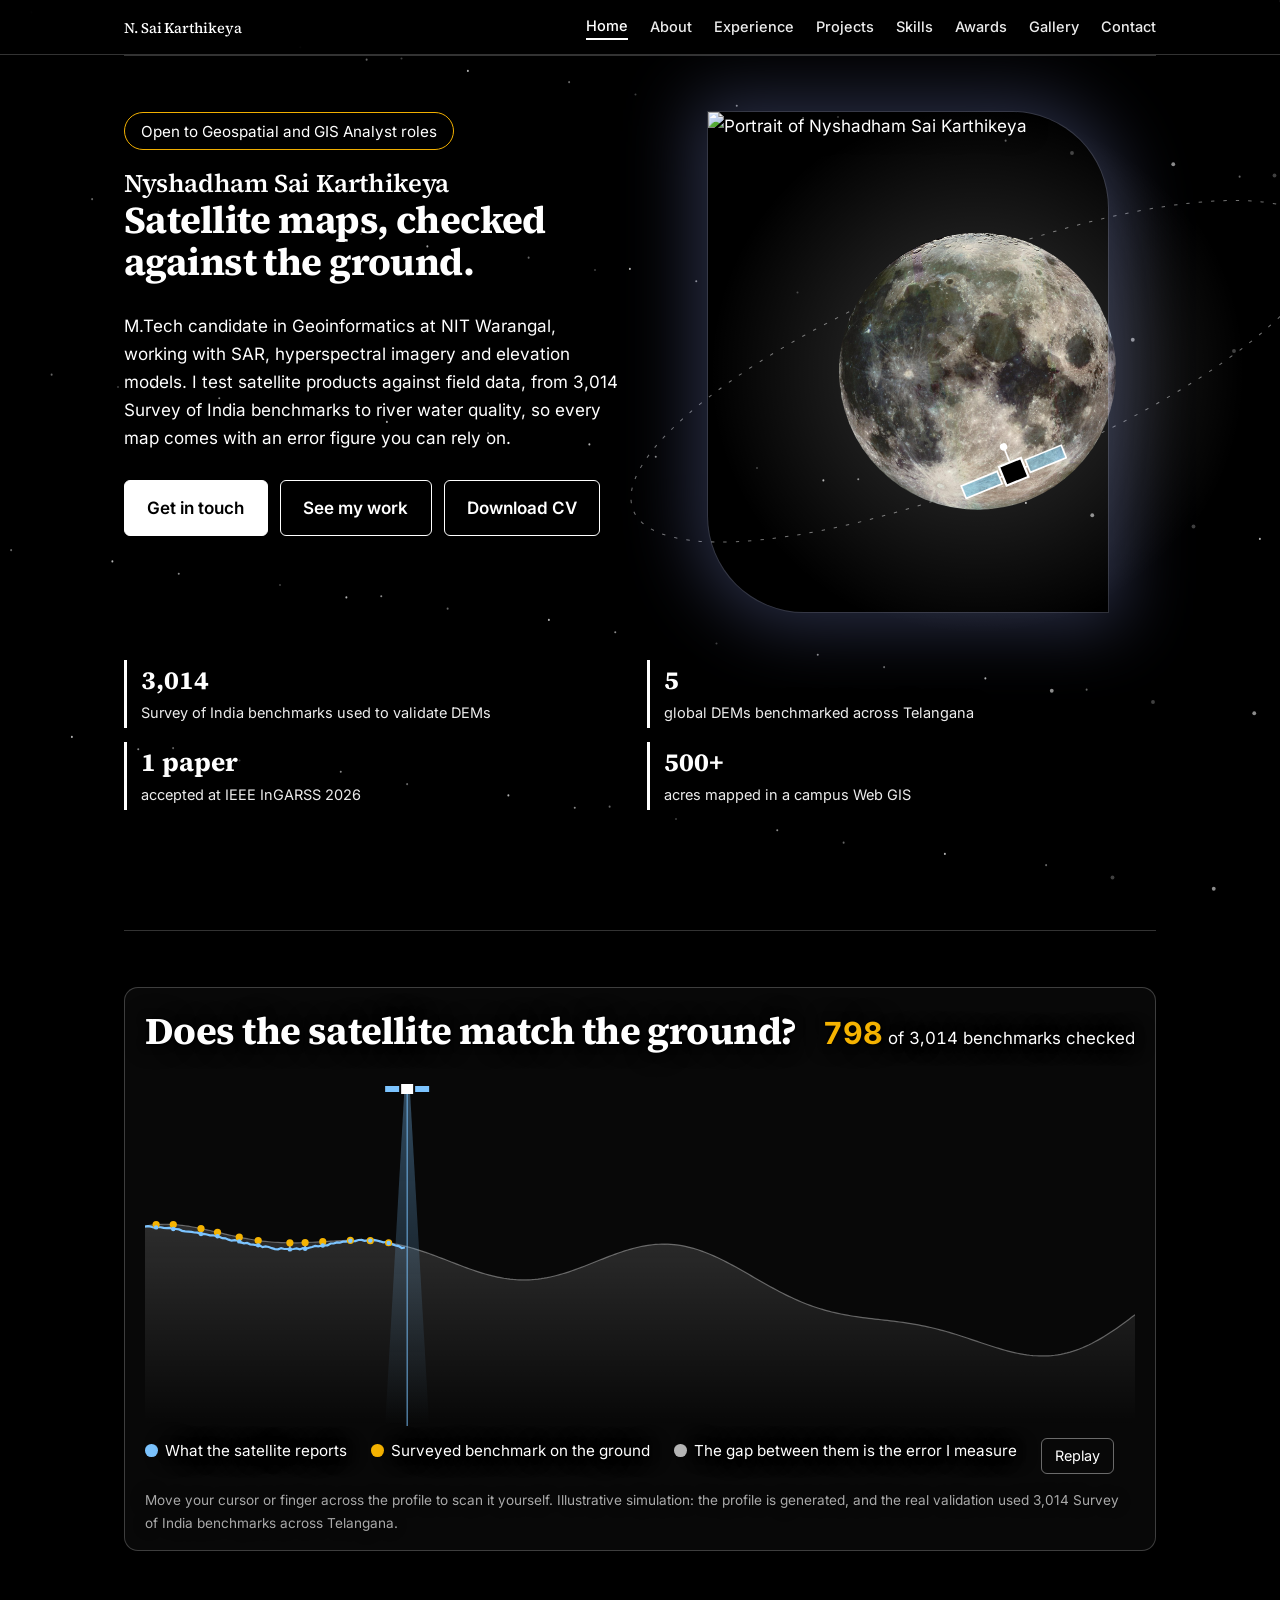
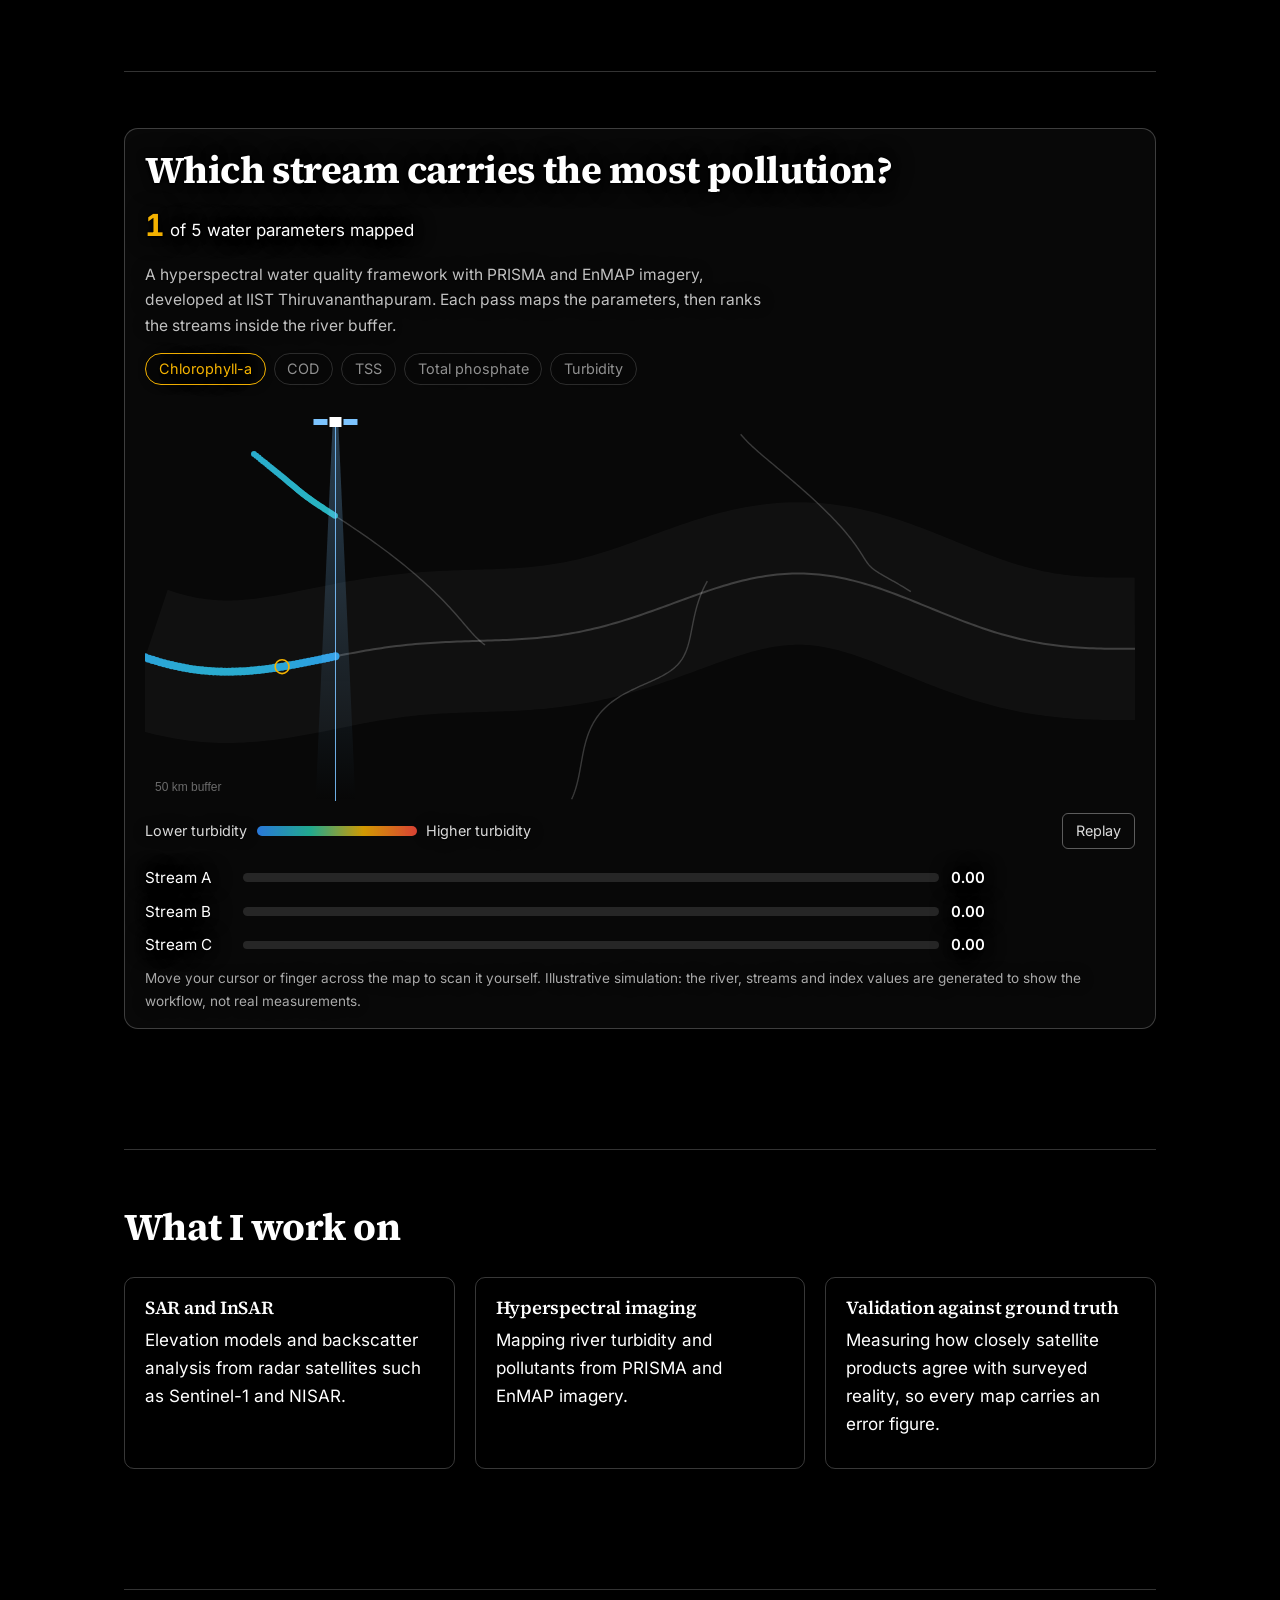
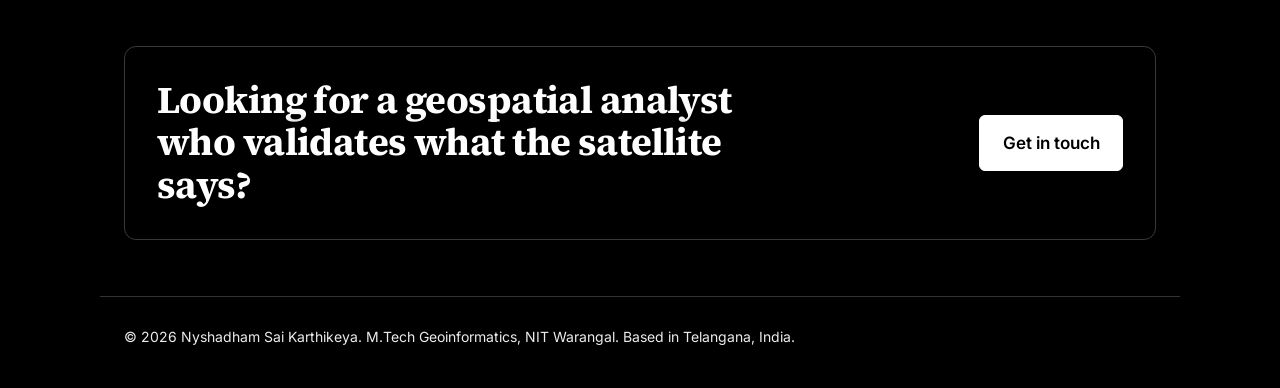
==== index.html @ 74f2595e "Modify CV download link and image source Updated image source and button link for CV download." ====
<!DOCTYPE html>
<html lang="en"><head><meta charset="utf-8"><meta name="viewport" content="width=device-width, initial-scale=1, viewport-fit=cover"><meta name="theme-color" content="#000000"><meta name="description" content="M.Tech Geoinformatics, NIT Warangal. Satellite maps validated against ground truth: SAR, hyperspectral and DEM analysis."><title>Nyshadham Sai Karthikeya | Remote Sensing and Geospatial Analyst</title><link rel="preload" href="inter.woff2" as="font" type="font/woff2" crossorigin><link rel="preload" href="source-serif.woff2" as="font" type="font/woff2" crossorigin><link rel="stylesheet" href="style.css">
<style>
/* Home-only helpers. Colours inherit from your existing black theme. */
.hero-pill{display:inline-block;border:1px solid #f5b301;color:inherit;border-radius:999px;padding:.35rem 1rem;font-size:.95rem;margin:0 0 1.25rem}
.hero-btns{display:flex;flex-wrap:wrap;gap:.75rem;margin-top:1.75rem}
.hero-btn{display:inline-block;padding:.8rem 1.4rem;border-radius:6px;font-weight:600;text-decoration:none;text-shadow:none;border:1px solid #fff;color:#fff}
.hero-btn.primary{background:#fff;color:#000;text-shadow:none}
.hero-photo{display:flex;justify-content:center}
#home .hero-photo img,.hero-photo img{display:block!important;width:100%!important;max-width:400px!important;height:auto!important;aspect-ratio:4/5!important;object-fit:cover!important;object-position:top!important;border-radius:0 96px 0 96px!important;box-shadow:0 0 0 1px rgba(255,255,255,.12),0 0 70px 14px rgba(150,170,255,.28)!important;clip-path:none!important}
.home-sec{margin-top:4rem}
.home-cards{display:grid;grid-template-columns:repeat(auto-fit,minmax(260px,1fr));gap:1.25rem}
.home-card{border:1px solid rgba(255,255,255,.22);border-radius:10px;padding:1.25rem}
.home-card h3{margin:0 0 .5rem;font-size:1.15rem}
.home-card p{margin:0 0 .6rem}
.home-card small{opacity:.7}
.home-list{list-style:none;margin:0;padding:0;border-top:1px solid rgba(255,255,255,.22)}
.home-list li{display:grid;grid-template-columns:200px 1fr;gap:1.25rem;padding:1rem 0;border-bottom:1px solid rgba(255,255,255,.22)}
.home-list .when{opacity:.7}
.home-cta{border:1px solid rgba(255,255,255,.22);border-radius:12px;padding:2rem;display:flex;flex-wrap:wrap;gap:1.25rem;align-items:center;justify-content:space-between}
.home-cta h2{margin:0;max-width:30ch}
.gt-panel{border:1px solid rgba(255,255,255,.22);border-radius:14px;padding:1.25rem 1.25rem 1rem;background:rgba(255,255,255,.03)}
.gt-head{display:flex;flex-wrap:wrap;justify-content:space-between;align-items:baseline;gap:.5rem 1.5rem;margin-bottom:.75rem}
.gt-head h2{margin:0}
.gt-count{font-variant-numeric:tabular-nums;font-size:1.05rem}
.gt-count b{font-size:1.9rem;color:#f5b301}
#gt{display:block;width:100%;touch-action:pan-y;cursor:ew-resize;border-radius:8px}
.gt-legend{display:flex;flex-wrap:wrap;gap:.5rem 1.5rem;margin:.75rem 0 0;padding:0;list-style:none;font-size:.95rem}
.gt-legend i{display:inline-block;width:.8rem;height:.8rem;border-radius:50%;margin-right:.45rem;vertical-align:-1px}
.gt-note{margin:.6rem 0 0;font-size:.85rem;opacity:.65}
.gt-replay{background:none;border:1px solid rgba(255,255,255,.4);color:inherit;border-radius:6px;padding:.3rem .8rem;font:inherit;font-size:.9rem;cursor:pointer}
.gt-replay:hover{background:rgba(255,255,255,.1)}
.gt-replay:focus-visible{outline:2px solid #f5b301;outline-offset:3px}
.wq-sub{margin:.2rem 0 0;opacity:.75;font-size:.97rem;max-width:62ch}
.wq-chips{display:flex;flex-wrap:wrap;gap:.5rem;list-style:none;margin:.9rem 0;padding:0}
.wq-chips li{border:1px solid rgba(255,255,255,.28);border-radius:999px;padding:.2rem .8rem;font-size:.9rem;opacity:.55;transition:all .25s}
.wq-chips li.on{opacity:1;border-color:#f5b301;color:#f5b301}
#wq{display:block;width:100%;touch-action:pan-y;cursor:ew-resize;border-radius:8px}
.wq-ramp{display:flex;align-items:center;gap:.6rem;margin:.75rem 0 0;font-size:.9rem;opacity:.85}
.wq-ramp i{flex:0 0 160px;height:.6rem;border-radius:99px;background:linear-gradient(90deg,#2f8cff,#26c6a6,#f5b301,#ff4d3d)}
.wq-rank{margin:1rem 0 0;display:grid;gap:.55rem}
.wq-row{display:grid;grid-template-columns:86px 1fr 52px 120px;gap:.75rem;align-items:center;font-size:.95rem}
.wq-bar{height:.55rem;background:rgba(255,255,255,.12);border-radius:99px;overflow:hidden}
.wq-bar i{display:block;height:100%;width:0;border-radius:99px;background:#7cc4ff}
.wq-row.hot .wq-bar i{background:#ff4d3d}
.wq-row b{font-variant-numeric:tabular-nums;font-weight:600}
.wq-flag{color:#ff6a5c;font-size:.85rem;opacity:0;transition:opacity .3s}
.wq-row.hot.done .wq-flag{opacity:1}
@media(max-width:600px){.wq-row{grid-template-columns:70px 1fr 44px;}.wq-flag{grid-column:1/-1}}
@media(max-width:700px){.home-list li{grid-template-columns:1fr;gap:.1rem}}
</style>
</head>
<body>
<svg id="scene" aria-hidden="true" preserveAspectRatio="xMidYMid slice" viewBox="0 0 1200 800"></svg>
<header><nav aria-label="Main"><b><a href="index.html" style="text-decoration:none">N. Sai Karthikeya</a></b><a href="index.html" aria-current="page">Home</a><a href="about.html">About</a><a href="experience.html">Experience</a><a href="projects.html">Projects</a><a href="skills.html">Skills</a><a href="awards.html">Awards</a><a href="gallery.html">Gallery</a><a href="contact.html">Contact</a></nav></header>
<main>

<section id="home">
<div class="two">
<div>
<span class="hero-pill">Open to Geospatial and GIS Analyst roles</span>
<h1>Nyshadham Sai Karthikeya</h1>
<h2 style="margin-top:0">Satellite maps, checked against the ground.</h2>
<p>M.Tech candidate in Geoinformatics at NIT Warangal, working with SAR, hyperspectral imagery and elevation models. I test satellite products against field data, from 3,014 Survey of India benchmarks to river water quality, so every map comes with an error figure you can rely on.</p>
<div class="hero-btns">
<a class="hero-btn primary" href="contact.html">Get in touch</a>
<a class="hero-btn" href="projects.html">See my work</a>
<a class="hero-btn" href="cv.pdf">Download CV</a>
</div>
</div>
<div class="hero-photo">
<img src="photo.jpg" alt="Portrait of Nyshadham Sai Karthikeya" width="400" height="500">
</div>
</div>
<div class="facts" style="margin-top:3rem">
<div><b>3,014</b><span>Survey of India benchmarks used to validate DEMs</span></div>
<div><b>5</b><span>global DEMs benchmarked across Telangana</span></div>
<div><b>1 paper</b><span>accepted at IEEE InGARSS 2026</span></div>
<div><b>500+</b><span>acres mapped in a campus Web GIS</span></div>
</div>
</section>

<section id="scanner" class="home-sec" aria-labelledby="gt-title">
<div class="gt-panel">
<div class="gt-head">
<h2 id="gt-title">Does the satellite match the ground?</h2>
<span class="gt-count"><b id="gt-n">0</b> of 3,014 benchmarks checked</span>
</div>
<canvas id="gt" role="img" aria-label="Animated profile: a satellite scans terrain while survey benchmarks compare its elevation with the ground"></canvas>
<ul class="gt-legend">
<li><i style="background:#7cc4ff"></i>What the satellite reports</li>
<li><i style="background:#f5b301"></i>Surveyed benchmark on the ground</li>
<li><i style="background:#fff;opacity:.7"></i>The gap between them is the error I measure</li>
<li><button type="button" class="gt-replay" id="gt-replay">Replay</button></li>
</ul>
<p class="gt-note">Move your cursor or finger across the profile to scan it yourself. Illustrative simulation: the profile is generated, and the real validation used 3,014 Survey of India benchmarks across Telangana.</p>
</div>
</section>

<section id="waterscan" class="home-sec" aria-labelledby="wq-title">
<div class="gt-panel">
<div class="gt-head">
<h2 id="wq-title">Which stream carries the most pollution?</h2>
<span class="gt-count"><b id="wq-n">0</b> of 5 water parameters mapped</span>
</div>
<p class="wq-sub">A hyperspectral water quality framework with PRISMA and EnMAP imagery, developed at IIST Thiruvananthapuram. Each pass maps the parameters, then ranks the streams inside the river buffer.</p>
<ul class="wq-chips" id="wq-chips" aria-label="Water parameters">
<li>Chlorophyll-a</li><li>COD</li><li>TSS</li><li>Total phosphate</li><li>Turbidity</li>
</ul>
<canvas id="wq" role="img" aria-label="Animated river map: a hyperspectral scan colours water pixels by turbidity along a river and three tributary streams, then ranks the streams by a pollution index"></canvas>
<div class="wq-ramp"><span>Lower turbidity</span><i></i><span>Higher turbidity</span><button type="button" class="gt-replay" id="wq-replay" style="margin-left:auto">Replay</button></div>
<div class="wq-rank" id="wq-rank" aria-label="Stream ranking by weighted pollution index">
<div class="wq-row"><span>Stream A</span><div class="wq-bar"><i></i></div><b>0.00</b><span class="wq-flag">Most affected</span></div>
<div class="wq-row hot"><span>Stream B</span><div class="wq-bar"><i></i></div><b>0.00</b><span class="wq-flag">Most affected</span></div>
<div class="wq-row"><span>Stream C</span><div class="wq-bar"><i></i></div><b>0.00</b><span class="wq-flag">Most affected</span></div>
</div>
<p class="gt-note">Move your cursor or finger across the map to scan it yourself. Illustrative simulation: the river, streams and index values are generated to show the workflow, not real measurements.</p>
</div>
</section>

<section id="focus" class="home-sec">
<h2>What I work on</h2>
<div class="home-cards">
<article class="home-card"><h3>SAR and InSAR</h3><p>Elevation models and backscatter analysis from radar satellites such as Sentinel-1 and NISAR.</p></article>
<article class="home-card"><h3>Hyperspectral imaging</h3><p>Mapping river turbidity and pollutants from PRISMA and EnMAP imagery.</p></article>
<article class="home-card"><h3>Validation against ground truth</h3><p>Measuring how closely satellite products agree with surveyed reality, so every map carries an error figure.</p></article>
</div>
</section>

<section id="cta" class="home-sec">
<div class="home-cta">
<h2>Looking for a geospatial analyst who validates what the satellite says?</h2>
<a class="hero-btn primary" href="contact.html">Get in touch</a>
</div>
</section>

</main>
<footer>© 2026 Nyshadham Sai Karthikeya. M.Tech Geoinformatics, NIT Warangal. Based in Telangana, India.</footer>
<script>
(function(){
var cv=document.getElementById('gt'); if(!cv) return;
var ctx=cv.getContext('2d'), nEl=document.getElementById('gt-n');
var reduce=window.matchMedia('(prefers-reduced-motion: reduce)').matches;
var W=0,H=0,dpr=1;
function rng(a){return function(){a|=0;a=a+0x6D2B79F5|0;var t=Math.imul(a^a>>>15,1|a);t=t+Math.imul(t^t>>>7,61|t)^t;return((t^t>>>14)>>>0)/4294967296}}
var r=rng(11);
function terrain(t){return .5+.2*Math.sin(t*5.1+.4)+.12*Math.sin(t*11.3+1.2)+.06*Math.sin(t*23+2)}
var N=320,S=[],i,ph=[r()*6,r()*6,r()*6];
for(i=0;i<=N;i++){var t=i/N;S.push(terrain(t)+.022*Math.sin(t*9+ph[0])+.014*Math.sin(t*21+ph[1])+.008*Math.sin(t*47+ph[2])+(r()-.5)*.008)}
var B=[];for(i=0;i<46;i++){var tb=(i+.5+(r()-.5)*.6)/46;B.push(tb)}
function sat(t){var f=t*N,a=Math.floor(f),b=Math.min(N,a+1);return S[a]+(S[b]-S[a])*(f-a)}
function size(){dpr=window.devicePixelRatio||1;W=cv.clientWidth;H=Math.max(220,Math.round(W*.36));cv.style.height=H+'px';cv.width=W*dpr;cv.height=H*dpr;ctx.setTransform(dpr,0,0,dpr,0,0)}
function y(v){return H*.9-v*H*.62}
var p=reduce?1:0,manual=false,hold=0,last=0;
function draw(){
ctx.clearRect(0,0,W,H);
var x=p*W,i,g=ctx.createLinearGradient(0,y(.8),0,H);
g.addColorStop(0,'rgba(255,255,255,.16)');g.addColorStop(1,'rgba(255,255,255,0)');
ctx.beginPath();ctx.moveTo(0,H);
for(i=0;i<=N;i++)ctx.lineTo(i/N*W,y(terrain(i/N)));
ctx.lineTo(W,H);ctx.closePath();ctx.fillStyle=g;ctx.fill();
ctx.beginPath();for(i=0;i<=N;i++){var X=i/N*W;i?ctx.lineTo(X,y(terrain(i/N))):ctx.moveTo(X,y(terrain(0)))}
ctx.strokeStyle='rgba(255,255,255,.35)';ctx.lineWidth=1.2;ctx.stroke();
ctx.beginPath();for(i=0;i<=N&&i/N<=p;i++){var X2=i/N*W;i?ctx.lineTo(X2,y(S[i])):ctx.moveTo(X2,y(S[0]))}
ctx.strokeStyle='#7cc4ff';ctx.lineWidth=2.2;ctx.stroke();
for(i=0;i<B.length;i++){if(B[i]>p)continue;var bx=B[i]*W,gy=y(terrain(B[i])),sy=y(sat(B[i]));
ctx.strokeStyle='rgba(255,255,255,.7)';ctx.lineWidth=1.5;ctx.beginPath();ctx.moveTo(bx,gy);ctx.lineTo(bx,sy);ctx.stroke();
ctx.fillStyle='#f5b301';ctx.beginPath();ctx.arc(bx,gy,3.6,0,6.283);ctx.fill();
ctx.fillStyle='#7cc4ff';ctx.beginPath();ctx.arc(bx,sy,2.2,0,6.283);ctx.fill()}
var sy0=18;
var beam=ctx.createLinearGradient(0,sy0,0,H);beam.addColorStop(0,'rgba(124,196,255,.35)');beam.addColorStop(1,'rgba(124,196,255,0)');
ctx.fillStyle=beam;ctx.beginPath();ctx.moveTo(x-3,sy0+6);ctx.lineTo(x+3,sy0+6);ctx.lineTo(x+22,H);ctx.lineTo(x-22,H);ctx.closePath();ctx.fill();
ctx.strokeStyle='rgba(124,196,255,.9)';ctx.lineWidth=1;ctx.beginPath();ctx.moveTo(x,sy0+6);ctx.lineTo(x,H);ctx.stroke();
ctx.fillStyle='#fff';ctx.fillRect(x-6,sy0-4,12,10);
ctx.fillStyle='#7cc4ff';ctx.fillRect(x-22,sy0-2,14,6);ctx.fillRect(x+8,sy0-2,14,6);
nEl.textContent=Math.round(p*3014).toLocaleString('en-US')}
function tick(ts){
var dt=last?ts-last:0;last=ts;
if(!manual&&!reduce){if(p<1){p=Math.min(1,p+dt/9000)}else{hold+=dt;if(hold>3500){p=0;hold=0}}}
draw();requestAnimationFrame(tick)}
function setFrom(e){var b=cv.getBoundingClientRect();p=Math.max(0,Math.min(1,(e.clientX-b.left)/b.width))}
cv.addEventListener('pointermove',function(e){manual=true;setFrom(e)});
cv.addEventListener('pointerdown',function(e){manual=true;setFrom(e)});
cv.addEventListener('pointerleave',function(){manual=false;hold=0});
document.getElementById('gt-replay').addEventListener('click',function(){p=0;hold=0;manual=false;if(reduce)p=1});
window.addEventListener('resize',size);
size();if(reduce){draw()}else{requestAnimationFrame(tick)}
})();
</script>
<script>
(function(){
var cv=document.getElementById('wq'); if(!cv) return;
var ctx=cv.getContext('2d'),nEl=document.getElementById('wq-n');
var chips=document.querySelectorAll('#wq-chips li'),rows=document.querySelectorAll('#wq-rank .wq-row');
var reduce=window.matchMedia('(prefers-reduced-motion: reduce)').matches;
var W=0,H=0,dpr=1;
function ramp(v){var st=[[0,47,140,255],[.35,38,198,166],[.65,245,179,1],[1,255,77,61]],i;v=Math.max(0,Math.min(1,v));
for(i=1;i<st.length;i++){if(v<=st[i][0]){var a=st[i-1],b=st[i],f=(v-a[0])/(b[0]-a[0]);return'rgb('+Math.round(a[1]+(b[1]-a[1])*f)+','+Math.round(a[2]+(b[2]-a[2])*f)+','+Math.round(a[3]+(b[3]-a[3])*f)+')'}}return'rgb(255,77,61)'}
function my(x){return .56+.1*Math.sin(x*6.5+.5)+.035*Math.sin(x*15+1)}
var streams=[],i,u;
var main=[];for(i=0;i<=260;i++){var x=i/260,v;
if(x<.35)v=.14+.05*Math.sin(x*20);else if(x<.58)v=.2+.12*((x-.35)/.23);else if(x<.78)v=.5+.12*Math.sin((x-.58)*9);else v=.5-.05*((x-.78)/.22);
main.push({x:x,y:my(x),v:v})}
function trib(x0,y0,xj,k,vf){var a=[];for(var j=0;j<=130;j++){var u=j/130;a.push({x:x0+(xj-x0)*u+.012*Math.sin(u*9+k),y:y0+(my(xj)-y0)*u+.028*Math.sin(u*8+k),v:vf(u),u:u})}return a}
var tA=trib(.1,.1,.35,1,function(u){return .2+.12*u});
var tB=trib(.42,.97,.58,2,function(u){return .25+.6*Math.pow(u,1.5)});
var tC=trib(.6,.07,.78,3,function(u){return .22+.25*u});
var trs=[{p:tA,xj:.35,val:.32},{p:tB,xj:.58,val:.85},{p:tC,xj:.78,val:.47}];
var all=[main,tA,tB,tC];
var stations=[[main,.14],[main,.45],[main,.7],[main,.92],[tA,.9],[tB,.45],[tB,.95],[tC,.75]];
function X(p){return p.x*W}function Y(p){return p.y*H}
function size(){dpr=window.devicePixelRatio||1;W=cv.clientWidth;H=Math.max(240,Math.round(W*.4));cv.style.height=H+'px';cv.width=W*dpr;cv.height=H*dpr;ctx.setTransform(dpr,0,0,dpr,0,0)}
var p=reduce?1:0,manual=false,hold=0,last=0;
function line(arr,w,c){ctx.beginPath();for(var i=0;i<arr.length;i++){i?ctx.lineTo(X(arr[i]),Y(arr[i])):ctx.moveTo(X(arr[i]),Y(arr[i]))}ctx.strokeStyle=c;ctx.lineWidth=w;ctx.lineJoin='round';ctx.stroke()}
function clamp(v){return Math.max(0,Math.min(1,v))}
function draw(){
ctx.clearRect(0,0,W,H);
line(main,H*.36,'rgba(255,255,255,.035)');
ctx.fillStyle='rgba(255,255,255,.4)';ctx.font='12px sans-serif';ctx.fillText('50 km buffer',10,H-10);
all.forEach(function(a,k){line(a,k?1.4:2,'rgba(255,255,255,.2)')});
var rad=Math.max(1.8,W/330),sx=p*W;
all.forEach(function(a,k){var rr=k?rad:rad*1.35;for(var i=0;i<a.length;i++){if(a[i].x>p)continue;ctx.fillStyle=ramp(a[i].v);ctx.beginPath();ctx.arc(X(a[i]),Y(a[i]),rr,0,6.283);ctx.fill()}});
stations.forEach(function(s){var pt=s[0][Math.round(s[1]*(s[0].length-1))];if(pt.x>p)return;ctx.strokeStyle='#f5b301';ctx.lineWidth=1.6;ctx.beginPath();ctx.arc(X(pt),Y(pt),rad*2.3,0,6.283);ctx.stroke()});
var sy0=16,beam=ctx.createLinearGradient(0,sy0,0,H);beam.addColorStop(0,'rgba(124,196,255,.3)');beam.addColorStop(1,'rgba(124,196,255,0)');
ctx.fillStyle=beam;ctx.beginPath();ctx.moveTo(sx-3,sy0+6);ctx.lineTo(sx+3,sy0+6);ctx.lineTo(sx+20,H);ctx.lineTo(sx-20,H);ctx.closePath();ctx.fill();
ctx.strokeStyle='rgba(124,196,255,.9)';ctx.lineWidth=1;ctx.beginPath();ctx.moveTo(sx,sy0+6);ctx.lineTo(sx,H);ctx.stroke();
ctx.fillStyle='#fff';ctx.fillRect(sx-6,sy0-4,12,10);ctx.fillStyle='#7cc4ff';ctx.fillRect(sx-22,sy0-2,14,6);ctx.fillRect(sx+8,sy0-2,14,6);
var th=[.15,.35,.55,.75,.95],n=0;
chips.forEach(function(c,i){var on=p>=th[i];if(on)n++;c.classList.toggle('on',on)});nEl.textContent=n;
rows.forEach(function(r,i){var t=trs[i],f=clamp((p-(t.xj-.1))/.3),v=t.val*f;
r.querySelector('.wq-bar i').style.width=(v*100)+'%';r.querySelector('b').textContent=v.toFixed(2);r.classList.toggle('done',f>=.99)})}
function tick(ts){var dt=last?ts-last:0;last=ts;
if(!manual&&!reduce){if(p<1)p=Math.min(1,p+dt/11000);else{hold+=dt;if(hold>4500){p=0;hold=0}}}
draw();requestAnimationFrame(tick)}
function setFrom(e){var b=cv.getBoundingClientRect();p=clamp((e.clientX-b.left)/b.width)}
cv.addEventListener('pointermove',function(e){manual=true;setFrom(e)});
cv.addEventListener('pointerdown',function(e){manual=true;setFrom(e)});
cv.addEventListener('pointerleave',function(){manual=false;hold=0});
document.getElementById('wq-replay').addEventListener('click',function(){p=reduce?1:0;hold=0;manual=false});
window.addEventListener('resize',size);
size();if(reduce){draw()}else{requestAnimationFrame(tick)}
})();
</script>
<script src="scene.js"></script>
</body></html>
---- style.css ----
@font-face{font-family:"Inter";src:url(inter.woff2) format("woff2");font-weight:100 900;font-style:normal;font-display:swap}
@font-face{font-family:"Source Serif 4";src:url(source-serif.woff2) format("woff2");font-weight:200 900;font-style:normal;font-display:swap}
:root{--bg:#000;--surface:rgba(8,8,10,.82);--ink:#fff;--muted:#ececec;--line:#333;--accent:#fff;--accent-ink:#000;--warm:#ffb938;--serif:"Source Serif 4",Georgia,"Times New Roman",serif;--sans:"Inter",system-ui,-apple-system,"Segoe UI",Roboto,"Helvetica Neue",Arial,sans-serif;
box-sizing:border-box;padding-top:env(safe-area-inset-top,0px);padding-bottom:env(safe-area-inset-bottom,0px);color-scheme:dark}
#scene{position:fixed;inset:0;width:100%;height:100%;z-index:-1;pointer-events:none}
html{scroll-behavior:smooth;scroll-padding-top:calc(72px + env(safe-area-inset-top,0px))}
*,*::before,*::after{box-sizing:border-box}
body{margin:0;background:var(--bg);color:var(--ink);font:400 17px/1.65 var(--sans);-webkit-font-smoothing:antialiased;text-rendering:optimizeLegibility}
h1,h2,h3{font-family:var(--serif);font-weight:600;line-height:1.12;margin:0;letter-spacing:-.015em}
a{color:var(--accent)}
:focus-visible{outline:3px solid var(--warm);outline-offset:3px}
body::before{content:"";position:fixed;inset:0 0 auto;height:env(safe-area-inset-top,0px);background:var(--bg);z-index:30}
header{position:sticky;top:env(safe-area-inset-top,0px);z-index:20;background:rgba(0,0,0,.72);backdrop-filter:blur(8px);border-bottom:1px solid var(--line)}
nav{max-width:1080px;margin:auto;padding:14px 24px;display:flex;gap:22px;align-items:center;flex-wrap:wrap}
nav b{font:600 17px var(--serif);letter-spacing:-.005em;margin-right:auto;color:var(--ink)}
nav a{color:var(--muted);text-decoration:none;font-size:14.5px;font-weight:500}
nav a:hover{color:var(--accent)}
nav button{background:none;border:1px solid var(--line);color:var(--ink);border-radius:8px;padding:4px 10px;cursor:pointer;font:inherit;font-size:14px}
main{max-width:1080px;margin:auto;padding:0 24px}
.hero{position:relative;display:grid;grid-template-columns:1.4fr 1fr;gap:48px;align-items:center;padding:72px 0 64px}
.hero h1{font-size:clamp(38px,6.4vw,70px);font-weight:700;letter-spacing:-.025em}
.role{font:500 clamp(17px,2.1vw,22px)/1.4 var(--sans);color:var(--accent);margin:18px 0 14px}
.hero p{max-width:56ch;color:var(--muted);margin:0 0 26px}
.badge{display:inline-flex;gap:8px;align-items:center;border:1px solid var(--warm);color:#fff;border-radius:99px;padding:4px 14px;font-size:14px;margin-bottom:20px;font-weight:500}
.badge i{width:9px;height:9px;border-radius:50%;background:var(--warm);animation:pulse 2s ease-in-out 3}
@keyframes pulse{50%{opacity:.25}}
.btns{display:flex;gap:12px;flex-wrap:wrap}
.btn{display:inline-block;padding:11px 22px;border-radius:8px;text-decoration:none;font-weight:600;font-size:15px;border:1.5px solid var(--accent)}
.btn.p{background:var(--accent);color:var(--accent-ink)}
.photo{width:100%;max-width:380px;justify-self:center;aspect-ratio:4/5;object-fit:cover;object-position:top;border-radius:4px 80px 4px 80px;border:1px solid var(--line)}
section{padding:56px 0;border-top:1px solid var(--line)}
h2{font-size:clamp(28px,4vw,38px);margin-bottom:28px;font-weight:700}
.two{display:grid;grid-template-columns:1fr 1fr;gap:40px}
.facts{display:grid;grid-template-columns:repeat(2,1fr);gap:14px}
.facts div{border-left:3px solid var(--accent);padding:2px 0 2px 14px}
.facts b{display:block;font:700 26px var(--serif)}
.facts span{color:var(--muted);font-size:14.5px}
.item{display:grid;grid-template-columns:170px 1fr;gap:12px 28px;padding:0 0 34px}
.when{color:var(--muted);font-size:14.5px}
.item h3{font-size:21px;font-weight:600;margin-bottom:2px}
.org{color:var(--accent);font-weight:500;margin:0 0 8px}
ul{margin:0;padding-left:20px}li{margin:0 0 6px}
.grid{display:grid;grid-template-columns:repeat(auto-fill,minmax(310px,1fr));gap:20px}
.card{background:var(--surface);backdrop-filter:blur(3px);border:1px solid var(--line);border-radius:6px;padding:24px}
.card h3{font-size:20px;margin-bottom:6px}
.tags{display:flex;flex-wrap:wrap;gap:6px;margin:0 0 12px}
.tags span{font-size:13px;color:var(--accent);border:1px solid var(--line);border-radius:4px;padding:1px 8px}
.card ul{font-size:15px;color:var(--muted)}
.card .y{float:right;color:var(--muted);font-size:14px}
.skills{display:grid;grid-template-columns:repeat(auto-fit,minmax(240px,1fr));gap:26px}
.skills h3{font-size:18px;margin-bottom:8px}
.skills p{margin:0;color:var(--muted)}
.contact{text-align:left}
.contact a.big{font:700 clamp(20px,3.6vw,34px) var(--serif);text-decoration:none;overflow-wrap:anywhere}
.links{display:flex;gap:12px;flex-wrap:wrap;margin-top:26px}
footer{max-width:1080px;margin:auto;padding:28px 24px 40px;color:var(--muted);font-size:14px;border-top:1px solid var(--line)}
@media(max-width:820px){.hero,.two{grid-template-columns:1fr}.hero{padding-top:40px}.photo{order:-1;max-width:260px}.item{grid-template-columns:1fr;gap:4px}nav{gap:14px}}
@media(prefers-reduced-motion:reduce){.badge i{animation:none}html{scroll-behavior:auto}}
main{min-height:62vh}
nav a[aria-current]{color:#fff;border-bottom:2px solid #fff}
nav b a{color:#fff}
.view[hidden]{display:none}

/* Home hero: portrait replaces the moon; moonlight spills from behind it */
body[data-home]{overflow-x:clip}
.hero-art{position:relative;isolation:isolate;justify-self:center;width:100%;max-width:400px;padding:7% 0}
.hero-art::before{content:"";position:absolute;inset:-22%;z-index:-2;border-radius:50%;background:radial-gradient(circle,rgba(240,244,255,.55) 0%,rgba(200,214,245,.24) 38%,transparent 68%);filter:blur(14px);animation:moonpulse 7s ease-in-out infinite}
.hero-art .photo{position:relative;z-index:1;display:block;width:80%;max-width:none;margin-inline:auto;border-color:rgba(235,240,255,.4);box-shadow:0 0 0 1px rgba(255,255,255,.08),0 0 34px 5px rgba(210,222,255,.45),0 0 100px 24px rgba(190,205,240,.22)}
@keyframes moonpulse{0%,100%{opacity:.8}50%{opacity:1}}
@media(max-width:820px){.hero-art{order:-1;max-width:300px}}
@media(prefers-reduced-motion:reduce){.hero-art::before{animation:none}}

/* Gallery */
.gallery{display:grid;grid-template-columns:repeat(auto-fill,minmax(250px,1fr));gap:14px}
.gallery button{display:block;width:100%;aspect-ratio:4/3;padding:0;border:1px solid var(--line);border-radius:6px;overflow:hidden;background:var(--surface);cursor:zoom-in}
.gallery button[hidden]{display:none}
.gallery img{display:block;width:100%;height:100%;object-fit:cover;transition:transform .5s,filter .5s;filter:brightness(.92)}
.gallery button:hover img,.gallery button:focus-visible img{transform:scale(1.05);filter:brightness(1.05)}
.gnote{color:var(--muted)}
.lb{position:fixed;inset:0;z-index:40;background:rgba(0,0,0,.93);display:grid;grid-template-columns:auto 1fr auto;align-items:center;gap:8px;padding:16px}
.lb[hidden]{display:none}
.lb figure{margin:0;text-align:center;min-width:0}
.lb img{max-width:100%;max-height:78vh;border-radius:4px}
.lb figcaption{margin-top:12px;color:var(--muted);font-size:16px}
.lb button{background:none;border:1px solid var(--line);color:#fff;border-radius:50%;width:44px;height:44px;font-size:28px;line-height:1;cursor:pointer}
.lb button:hover{border-color:#fff}
.lbx{position:absolute;top:calc(12px + env(safe-area-inset-top,0px));right:14px}
@media(max-width:600px){.lb{grid-template-columns:1fr;grid-template-rows:1fr auto}.lbn{position:absolute;bottom:18px}.lbn.prev{left:18px}.lbn.next{right:18px}.lb figure{grid-row:1}}

.lb button{font-family:var(--sans)}

/* Keep text readable over the full-brightness moon */
main{text-shadow:0 1px 2px rgba(0,0,0,.95),0 0 10px rgba(0,0,0,.85),0 0 22px rgba(0,0,0,.6)}
.hero-art .photo,.card,.gallery button{text-shadow:none}
.btn,.btn.p{text-shadow:none}
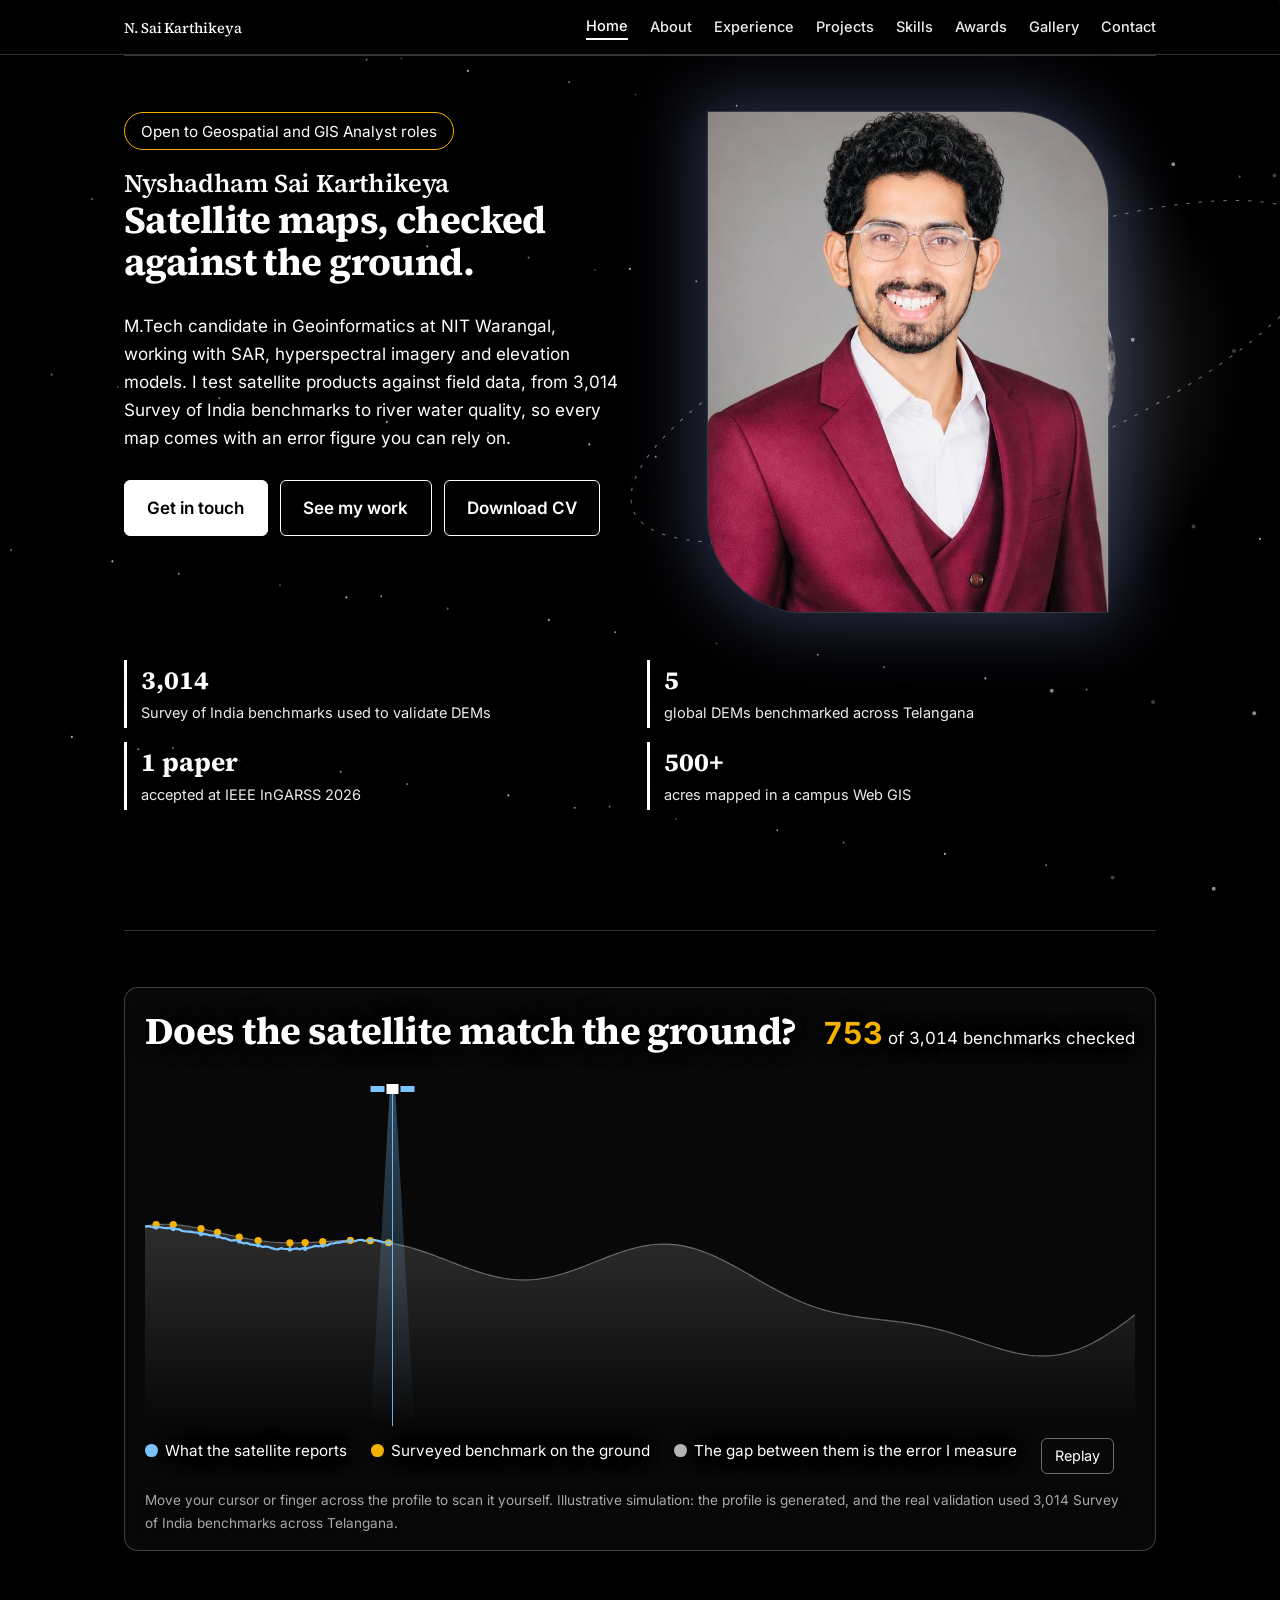
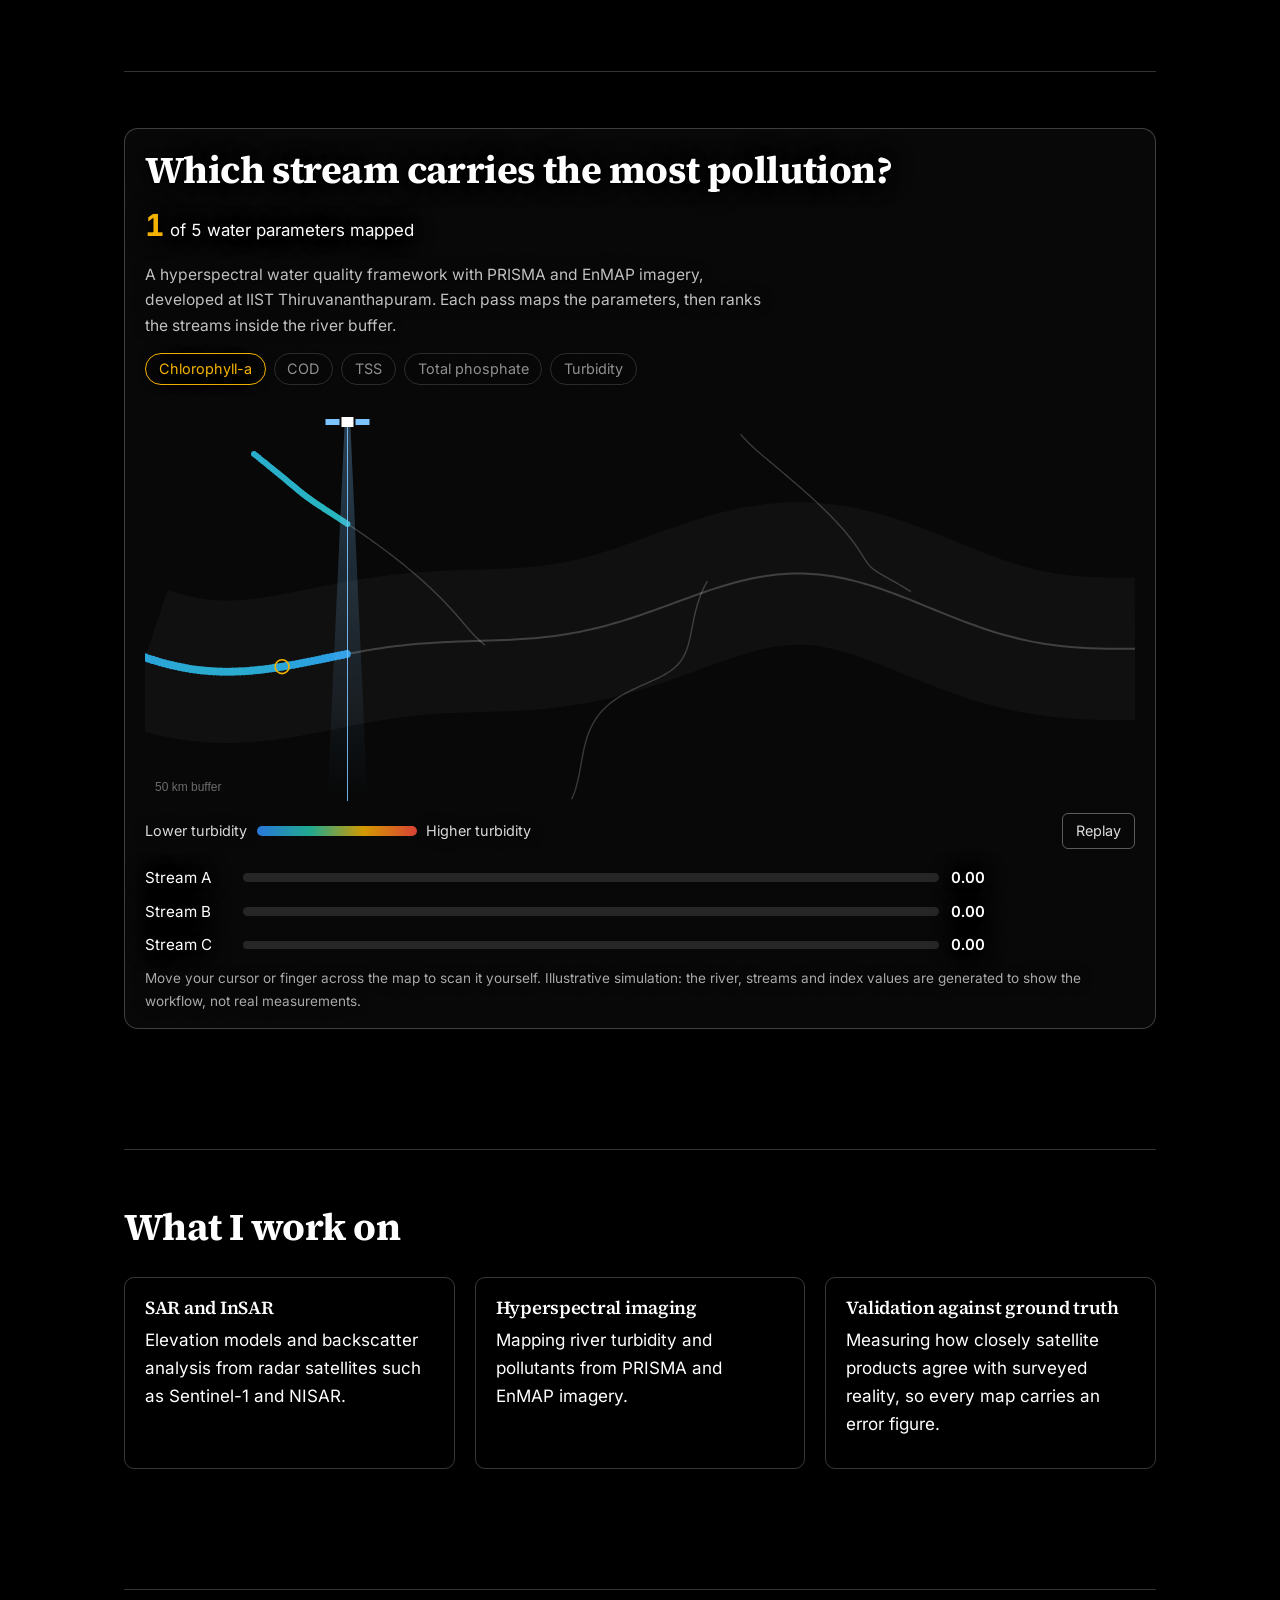
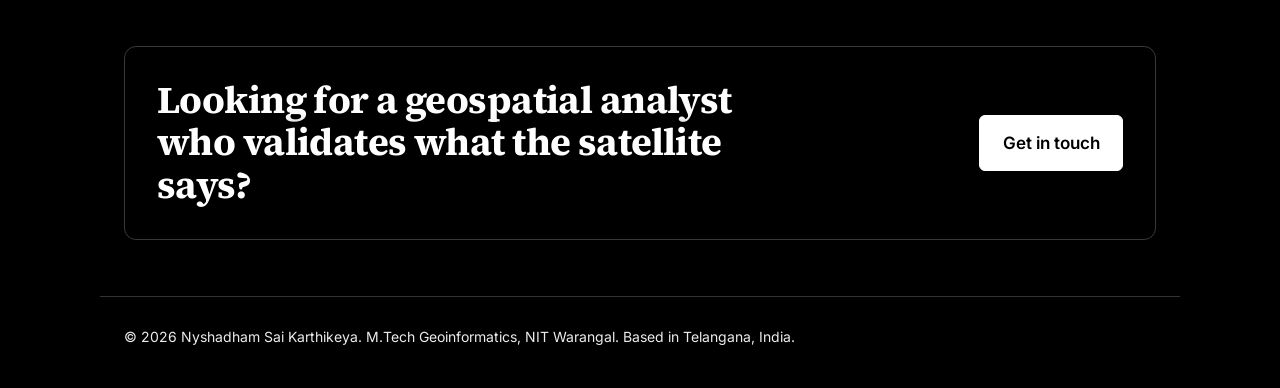
==== commit 56b5b022: "Change image source from photo.jpg to photo.jpeg" ====
--- a/index.html
+++ b/index.html
@@ -69,7 +69,7 @@
 </div>
 </div>
 <div class="hero-photo">
-<img src="photo.jpg" alt="Portrait of Nyshadham Sai Karthikeya" width="400" height="500">
+<img src="photo.jpeg" alt="Portrait of Nyshadham Sai Karthikeya" width="400" height="500">
 </div>
 </div>
 <div class="facts" style="margin-top:3rem">
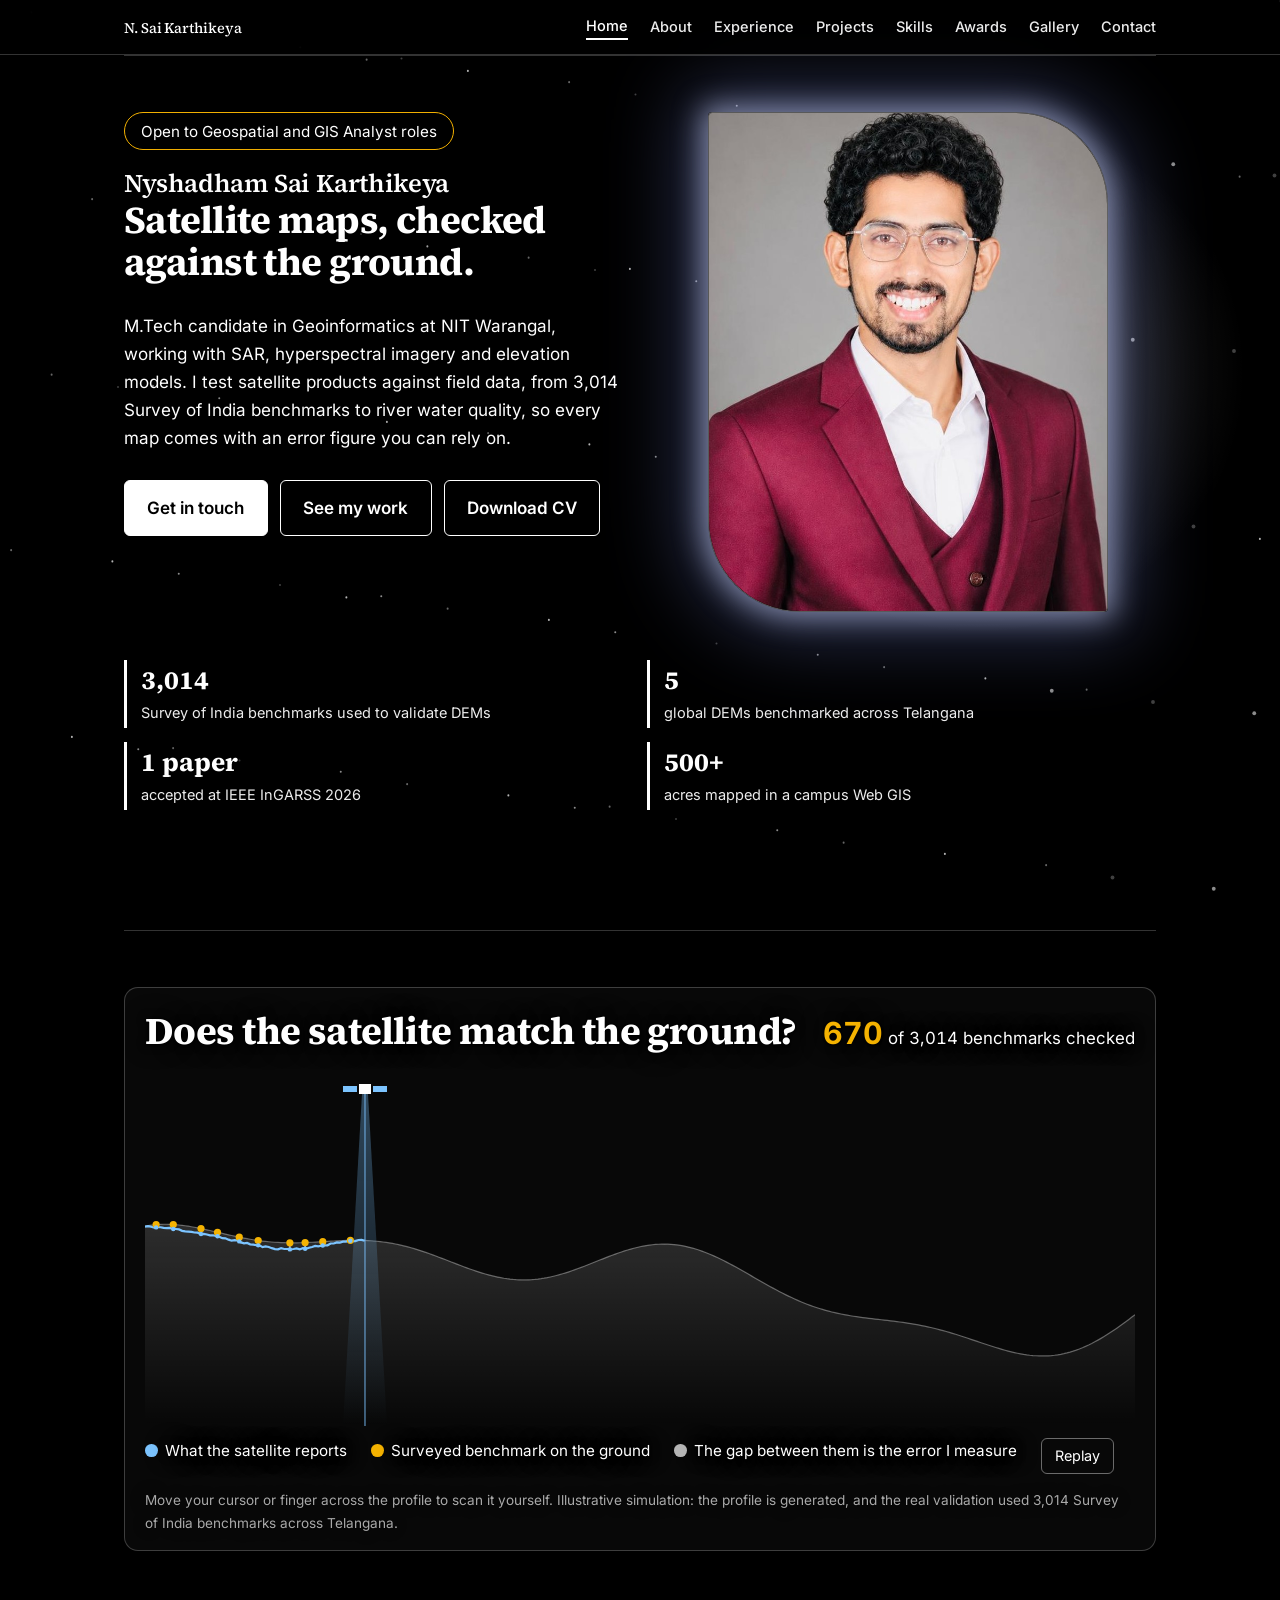
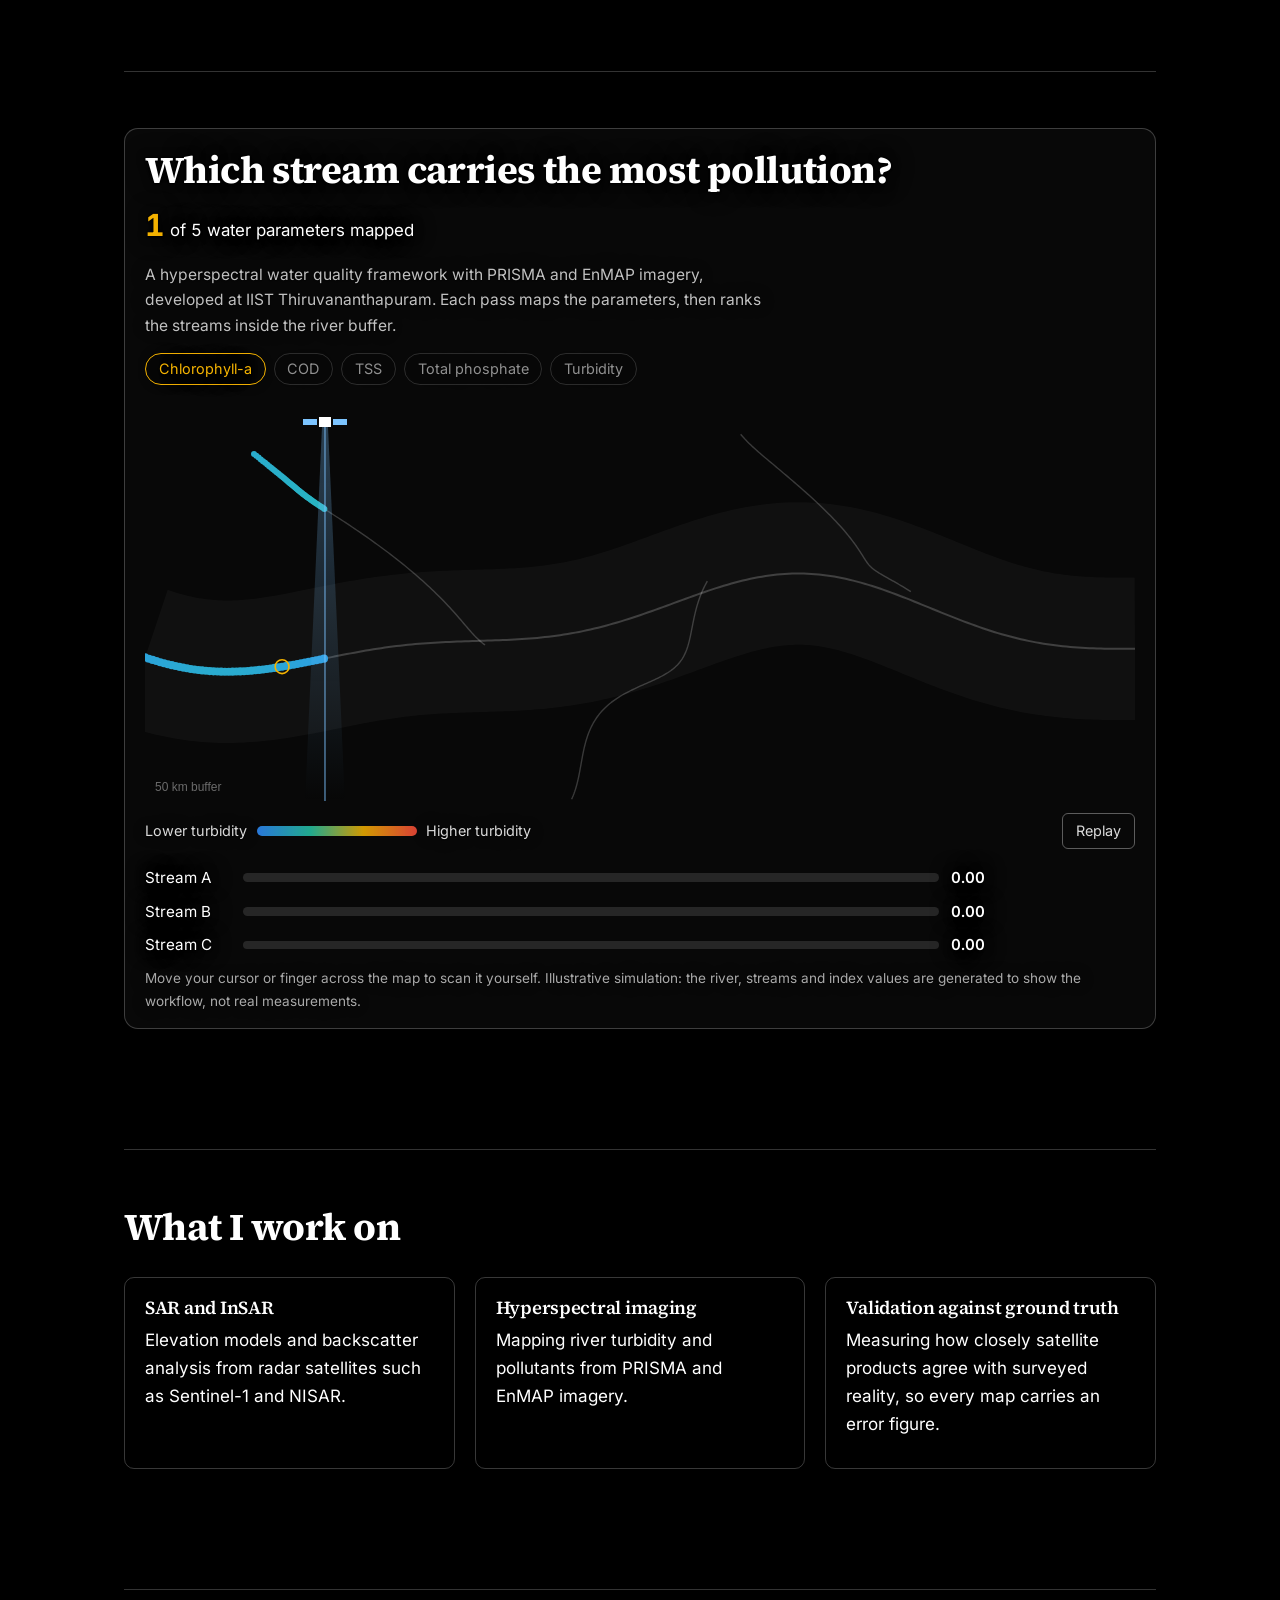
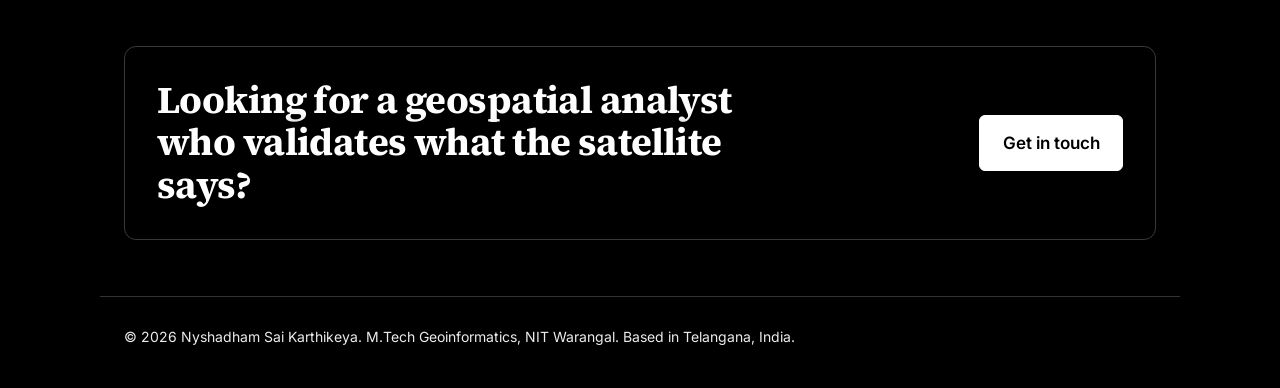
==== commit 44200a96: "Modify hero section styles and CV download link Updated hero section styles and changed CV link." ====
--- a/index.html
+++ b/index.html
@@ -7,7 +7,7 @@
 .hero-btn{display:inline-block;padding:.8rem 1.4rem;border-radius:6px;font-weight:600;text-decoration:none;text-shadow:none;border:1px solid #fff;color:#fff}
 .hero-btn.primary{background:#fff;color:#000;text-shadow:none}
 .hero-photo{display:flex;justify-content:center}
-#home .hero-photo img,.hero-photo img{display:block!important;width:100%!important;max-width:400px!important;height:auto!important;aspect-ratio:4/5!important;object-fit:cover!important;object-position:top!important;border-radius:0 96px 0 96px!important;box-shadow:0 0 0 1px rgba(255,255,255,.12),0 0 70px 14px rgba(150,170,255,.28)!important;clip-path:none!important}
+#home .hero-photo img,.hero-photo img{display:block!important;width:100%!important;max-width:400px!important;height:auto!important;aspect-ratio:4/5!important;object-fit:cover!important;object-position:top!important;border-radius:4px 92px 4px 92px!important;border:1px solid rgba(255,255,255,.35)!important;box-shadow:0 0 28px 6px rgba(205,215,255,.55),0 0 80px 22px rgba(140,160,255,.32)!important;position:relative;z-index:2;clip-path:none!important}
 .home-sec{margin-top:4rem}
 .home-cards{display:grid;grid-template-columns:repeat(auto-fit,minmax(260px,1fr));gap:1.25rem}
 .home-card{border:1px solid rgba(255,255,255,.22);border-radius:10px;padding:1.25rem}
@@ -47,6 +47,8 @@
 .wq-flag{color:#ff6a5c;font-size:.85rem;opacity:0;transition:opacity .3s}
 .wq-row.hot.done .wq-flag{opacity:1}
 @media(max-width:600px){.wq-row{grid-template-columns:70px 1fr 44px;}.wq-flag{grid-column:1/-1}}
+/* Hide the moon and orbit line from the star scene on this page only */
+#scene image,#scene [id*="moon" i],#scene [class*="moon" i],[id*="moon" i]:not(body):not(main),[class*="moon" i],#scene [stroke-dasharray]{display:none!important}
 @media(max-width:700px){.home-list li{grid-template-columns:1fr;gap:.1rem}}
 </style>
 </head>
@@ -65,7 +67,7 @@
 <div class="hero-btns">
 <a class="hero-btn primary" href="contact.html">Get in touch</a>
 <a class="hero-btn" href="projects.html">See my work</a>
-<a class="hero-btn" href="cv.pdf">Download CV</a>
+<a class="hero-btn" href="Nyshadham_CV.pdf">Download CV</a>
 </div>
 </div>
 <div class="hero-photo">
@@ -242,4 +244,16 @@
 })();
 </script>
 <script src="scene.js"></script>
+<script>
+/* Safety net: also hide moon/orbit elements that scene.js adds after the page loads */
+(function(){
+var sel='#scene image,#scene [id*="moon" i],#scene [class*="moon" i],[class*="moon" i],#scene [stroke-dasharray]';
+function hide(){document.querySelectorAll(sel).forEach(function(n){n.style.display='none'})}
+hide();
+var sc=document.getElementById('scene');
+if(sc&&window.MutationObserver){new MutationObserver(hide).observe(sc,{childList:true,subtree:true})}
+window.addEventListener('load',function(){hide();setTimeout(hide,500)});
+})();
+</script>
+
 </body></html>
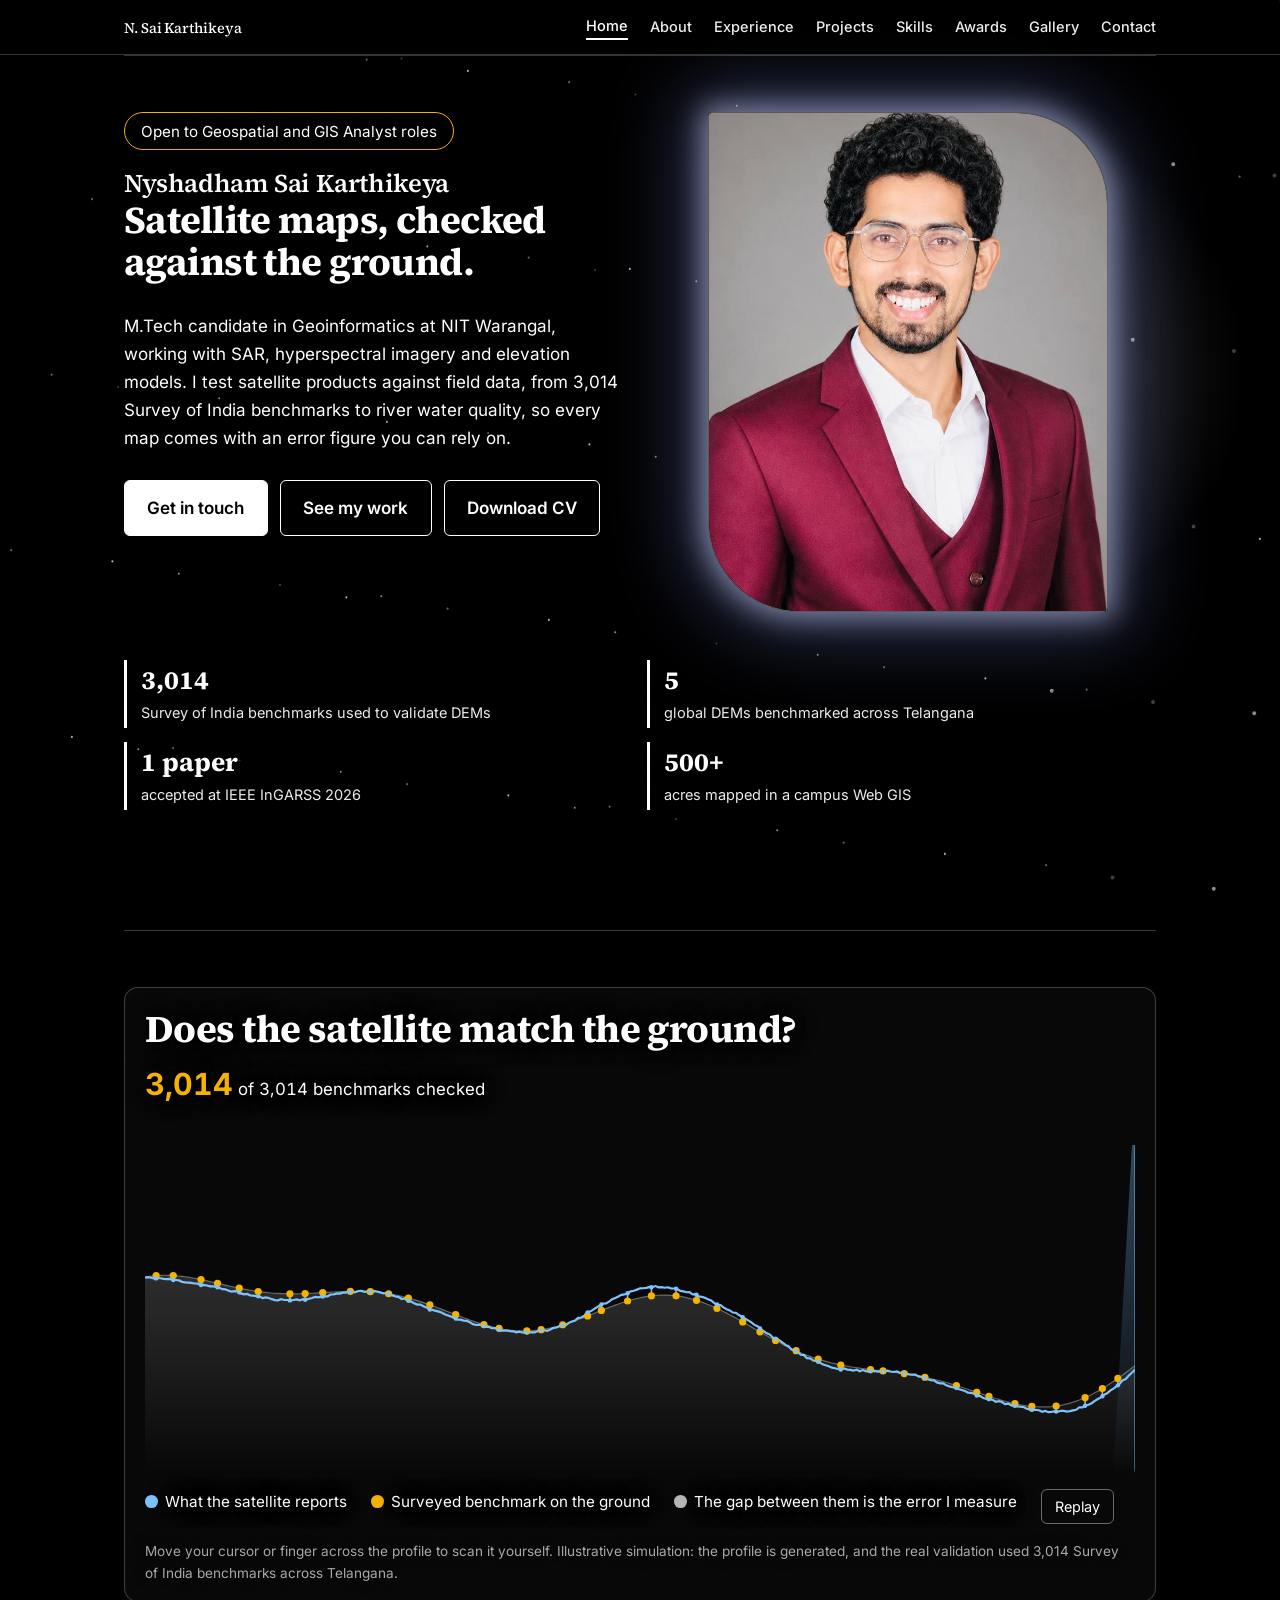
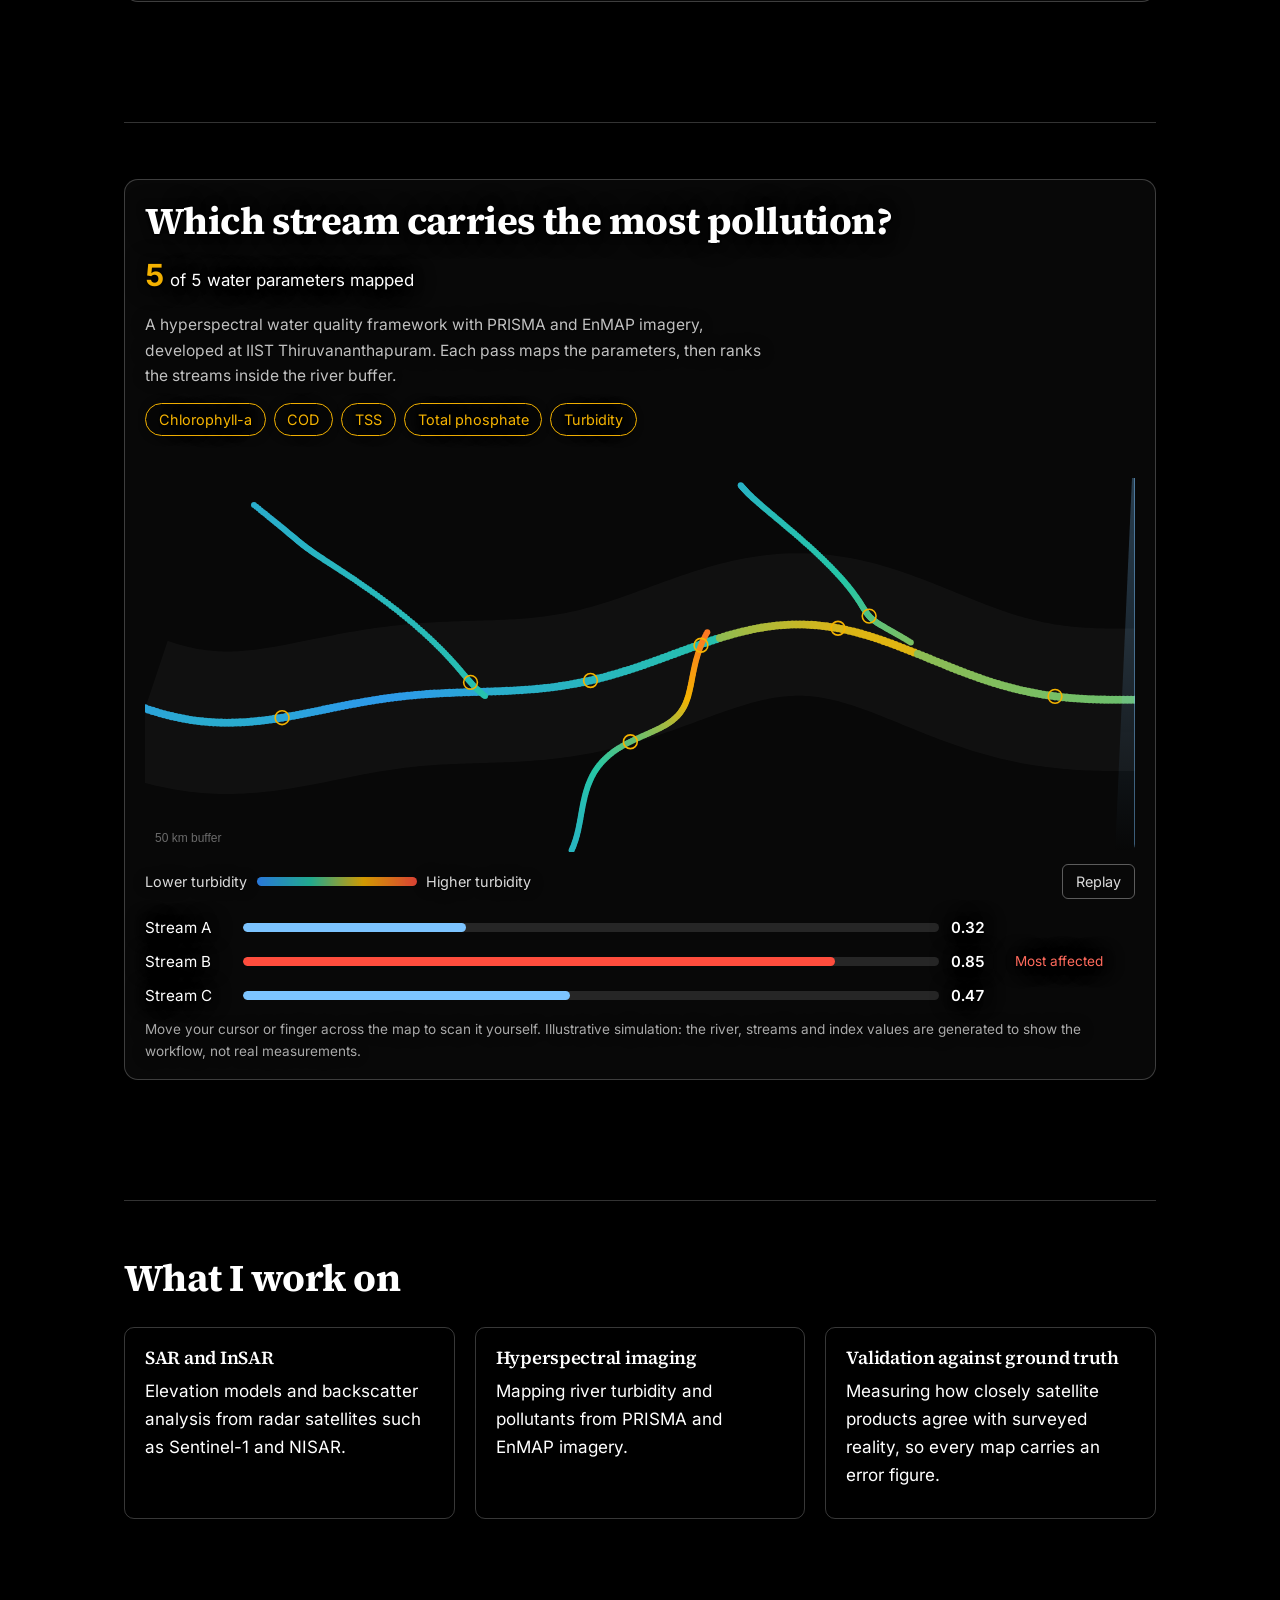
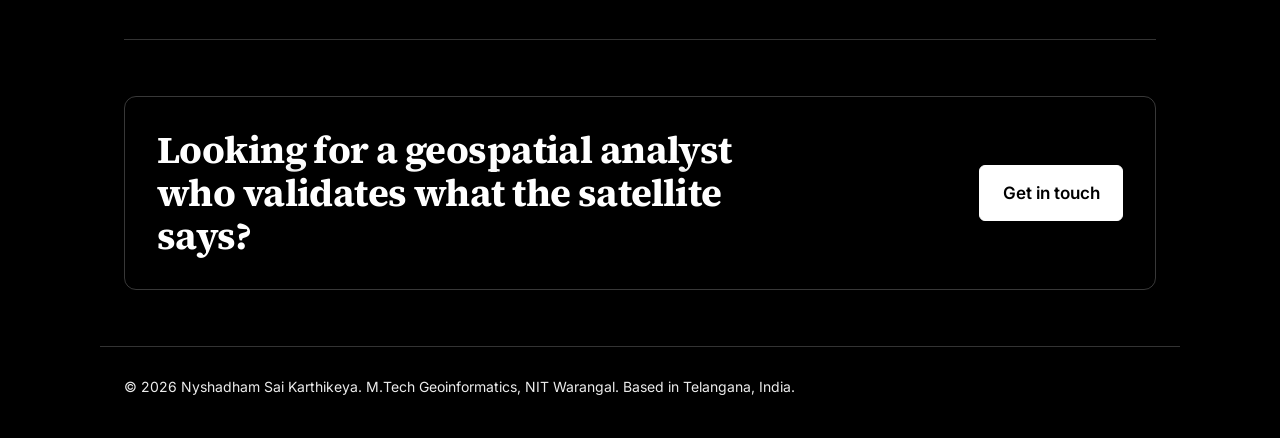
==== commit ed0a8094: "Refactor pointer event handling and playback logic" ====
--- a/index.html
+++ b/index.html
@@ -153,7 +153,7 @@
 function sat(t){var f=t*N,a=Math.floor(f),b=Math.min(N,a+1);return S[a]+(S[b]-S[a])*(f-a)}
 function size(){dpr=window.devicePixelRatio||1;W=cv.clientWidth;H=Math.max(220,Math.round(W*.36));cv.style.height=H+'px';cv.width=W*dpr;cv.height=H*dpr;ctx.setTransform(dpr,0,0,dpr,0,0)}
 function y(v){return H*.9-v*H*.62}
-var p=reduce?1:0,manual=false,hold=0,last=0;
+var p=1,manual=false,playing=false,last=0;
 function draw(){
 ctx.clearRect(0,0,W,H);
 var x=p*W,i,g=ctx.createLinearGradient(0,y(.8),0,H);
@@ -173,18 +173,17 @@
 var beam=ctx.createLinearGradient(0,sy0,0,H);beam.addColorStop(0,'rgba(124,196,255,.35)');beam.addColorStop(1,'rgba(124,196,255,0)');
 ctx.fillStyle=beam;ctx.beginPath();ctx.moveTo(x-3,sy0+6);ctx.lineTo(x+3,sy0+6);ctx.lineTo(x+22,H);ctx.lineTo(x-22,H);ctx.closePath();ctx.fill();
 ctx.strokeStyle='rgba(124,196,255,.9)';ctx.lineWidth=1;ctx.beginPath();ctx.moveTo(x,sy0+6);ctx.lineTo(x,H);ctx.stroke();
-ctx.fillStyle='#fff';ctx.fillRect(x-6,sy0-4,12,10);
-ctx.fillStyle='#7cc4ff';ctx.fillRect(x-22,sy0-2,14,6);ctx.fillRect(x+8,sy0-2,14,6);
+
 nEl.textContent=Math.round(p*3014).toLocaleString('en-US')}
 function tick(ts){
 var dt=last?ts-last:0;last=ts;
-if(!manual&&!reduce){if(p<1){p=Math.min(1,p+dt/9000)}else{hold+=dt;if(hold>3500){p=0;hold=0}}}
+if(playing){p=Math.min(1,p+dt/9000);if(p>=1)playing=false}
 draw();requestAnimationFrame(tick)}
 function setFrom(e){var b=cv.getBoundingClientRect();p=Math.max(0,Math.min(1,(e.clientX-b.left)/b.width))}
-cv.addEventListener('pointermove',function(e){manual=true;setFrom(e)});
-cv.addEventListener('pointerdown',function(e){manual=true;setFrom(e)});
-cv.addEventListener('pointerleave',function(){manual=false;hold=0});
-document.getElementById('gt-replay').addEventListener('click',function(){p=0;hold=0;manual=false;if(reduce)p=1});
+cv.addEventListener('pointermove',function(e){manual=true;playing=false;setFrom(e)});
+cv.addEventListener('pointerdown',function(e){manual=true;playing=false;setFrom(e)});
+cv.addEventListener('pointerleave',function(){manual=false;p=1});
+document.getElementById('gt-replay').addEventListener('click',function(){manual=false;if(reduce){p=1}else{p=0;playing=true}});
 window.addEventListener('resize',size);
 size();if(reduce){draw()}else{requestAnimationFrame(tick)}
 })();
@@ -212,7 +211,7 @@
 var stations=[[main,.14],[main,.45],[main,.7],[main,.92],[tA,.9],[tB,.45],[tB,.95],[tC,.75]];
 function X(p){return p.x*W}function Y(p){return p.y*H}
 function size(){dpr=window.devicePixelRatio||1;W=cv.clientWidth;H=Math.max(240,Math.round(W*.4));cv.style.height=H+'px';cv.width=W*dpr;cv.height=H*dpr;ctx.setTransform(dpr,0,0,dpr,0,0)}
-var p=reduce?1:0,manual=false,hold=0,last=0;
+var p=1,manual=false,playing=false,last=0;
 function line(arr,w,c){ctx.beginPath();for(var i=0;i<arr.length;i++){i?ctx.lineTo(X(arr[i]),Y(arr[i])):ctx.moveTo(X(arr[i]),Y(arr[i]))}ctx.strokeStyle=c;ctx.lineWidth=w;ctx.lineJoin='round';ctx.stroke()}
 function clamp(v){return Math.max(0,Math.min(1,v))}
 function draw(){
@@ -226,19 +225,19 @@
 var sy0=16,beam=ctx.createLinearGradient(0,sy0,0,H);beam.addColorStop(0,'rgba(124,196,255,.3)');beam.addColorStop(1,'rgba(124,196,255,0)');
 ctx.fillStyle=beam;ctx.beginPath();ctx.moveTo(sx-3,sy0+6);ctx.lineTo(sx+3,sy0+6);ctx.lineTo(sx+20,H);ctx.lineTo(sx-20,H);ctx.closePath();ctx.fill();
 ctx.strokeStyle='rgba(124,196,255,.9)';ctx.lineWidth=1;ctx.beginPath();ctx.moveTo(sx,sy0+6);ctx.lineTo(sx,H);ctx.stroke();
-ctx.fillStyle='#fff';ctx.fillRect(sx-6,sy0-4,12,10);ctx.fillStyle='#7cc4ff';ctx.fillRect(sx-22,sy0-2,14,6);ctx.fillRect(sx+8,sy0-2,14,6);
+
 var th=[.15,.35,.55,.75,.95],n=0;
 chips.forEach(function(c,i){var on=p>=th[i];if(on)n++;c.classList.toggle('on',on)});nEl.textContent=n;
 rows.forEach(function(r,i){var t=trs[i],f=clamp((p-(t.xj-.1))/.3),v=t.val*f;
 r.querySelector('.wq-bar i').style.width=(v*100)+'%';r.querySelector('b').textContent=v.toFixed(2);r.classList.toggle('done',f>=.99)})}
 function tick(ts){var dt=last?ts-last:0;last=ts;
-if(!manual&&!reduce){if(p<1)p=Math.min(1,p+dt/11000);else{hold+=dt;if(hold>4500){p=0;hold=0}}}
+if(playing){p=Math.min(1,p+dt/9000);if(p>=1)playing=false}
 draw();requestAnimationFrame(tick)}
 function setFrom(e){var b=cv.getBoundingClientRect();p=clamp((e.clientX-b.left)/b.width)}
-cv.addEventListener('pointermove',function(e){manual=true;setFrom(e)});
-cv.addEventListener('pointerdown',function(e){manual=true;setFrom(e)});
-cv.addEventListener('pointerleave',function(){manual=false;hold=0});
-document.getElementById('wq-replay').addEventListener('click',function(){p=reduce?1:0;hold=0;manual=false});
+cv.addEventListener('pointermove',function(e){manual=true;playing=false;setFrom(e)});
+cv.addEventListener('pointerdown',function(e){manual=true;playing=false;setFrom(e)});
+cv.addEventListener('pointerleave',function(){manual=false;p=1});
+document.getElementById('wq-replay').addEventListener('click',function(){manual=false;if(reduce){p=1}else{p=0;playing=true}});
 window.addEventListener('resize',size);
 size();if(reduce){draw()}else{requestAnimationFrame(tick)}
 })();
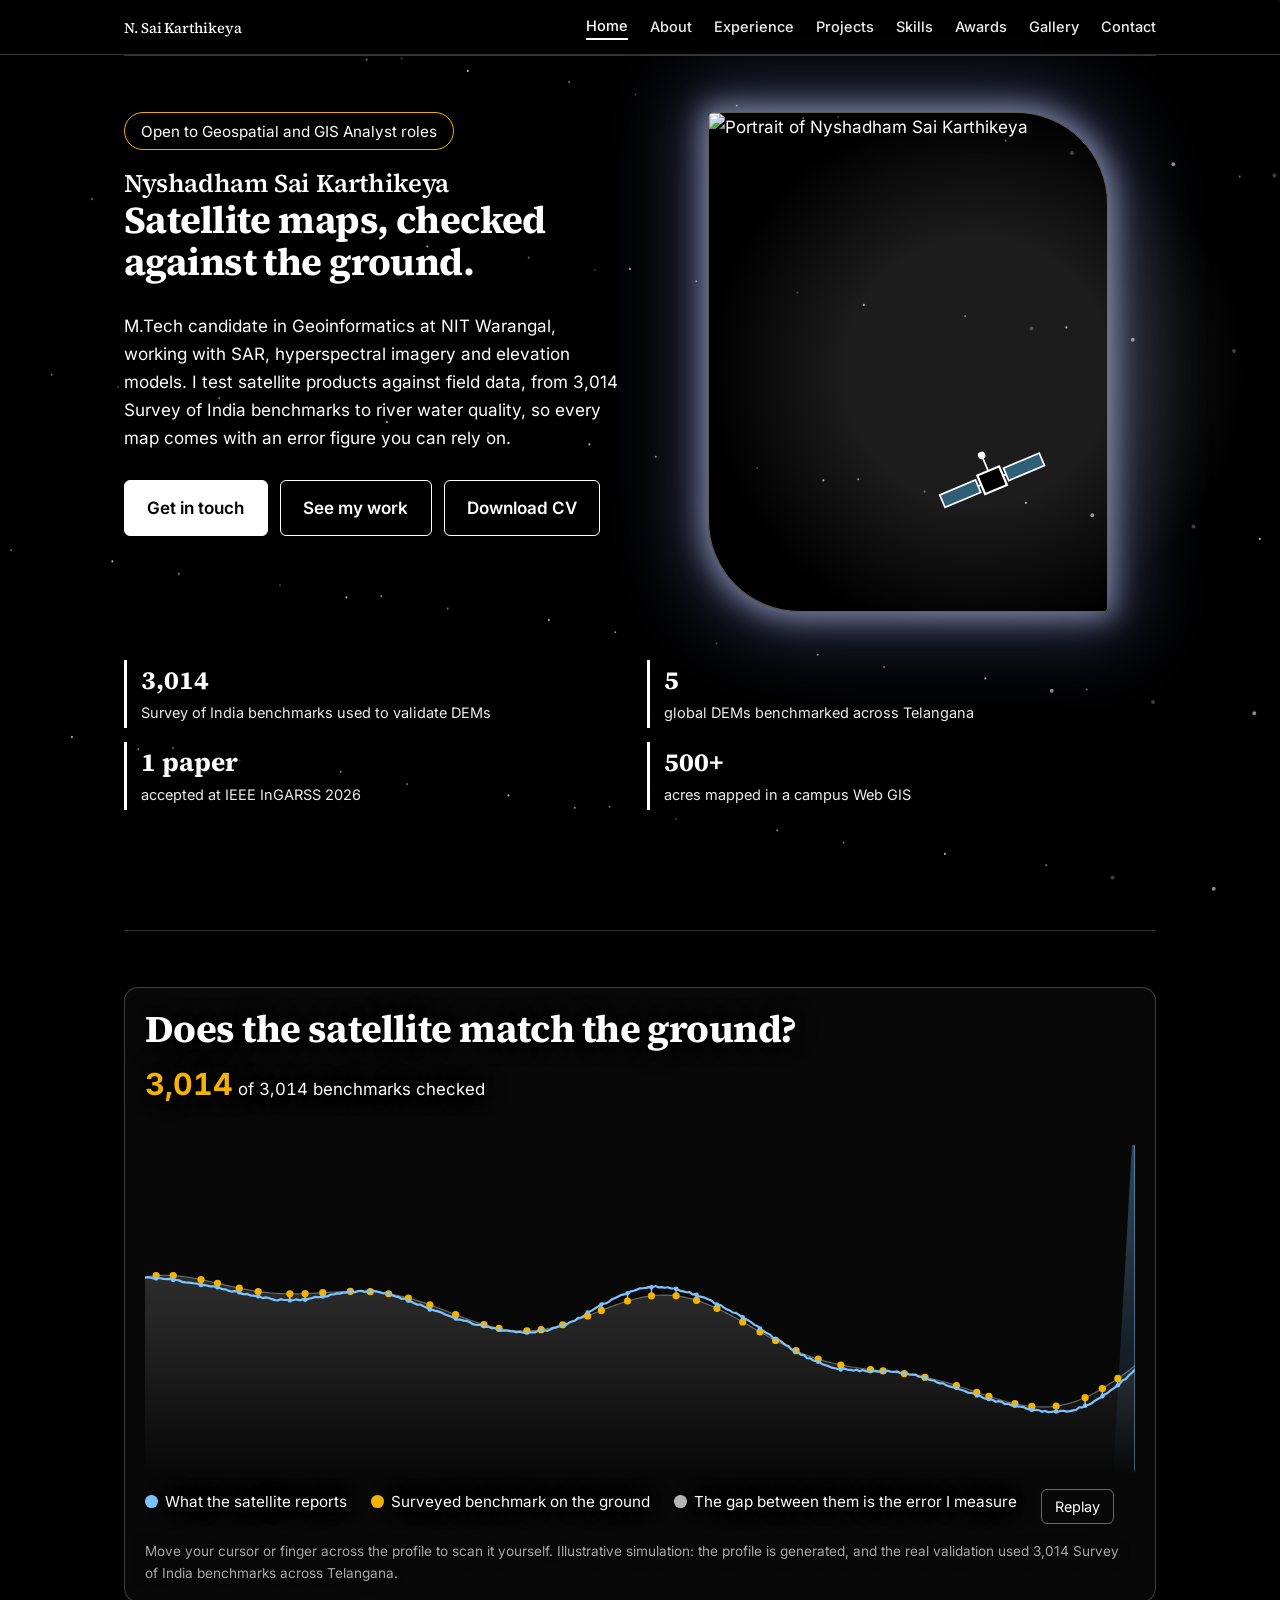
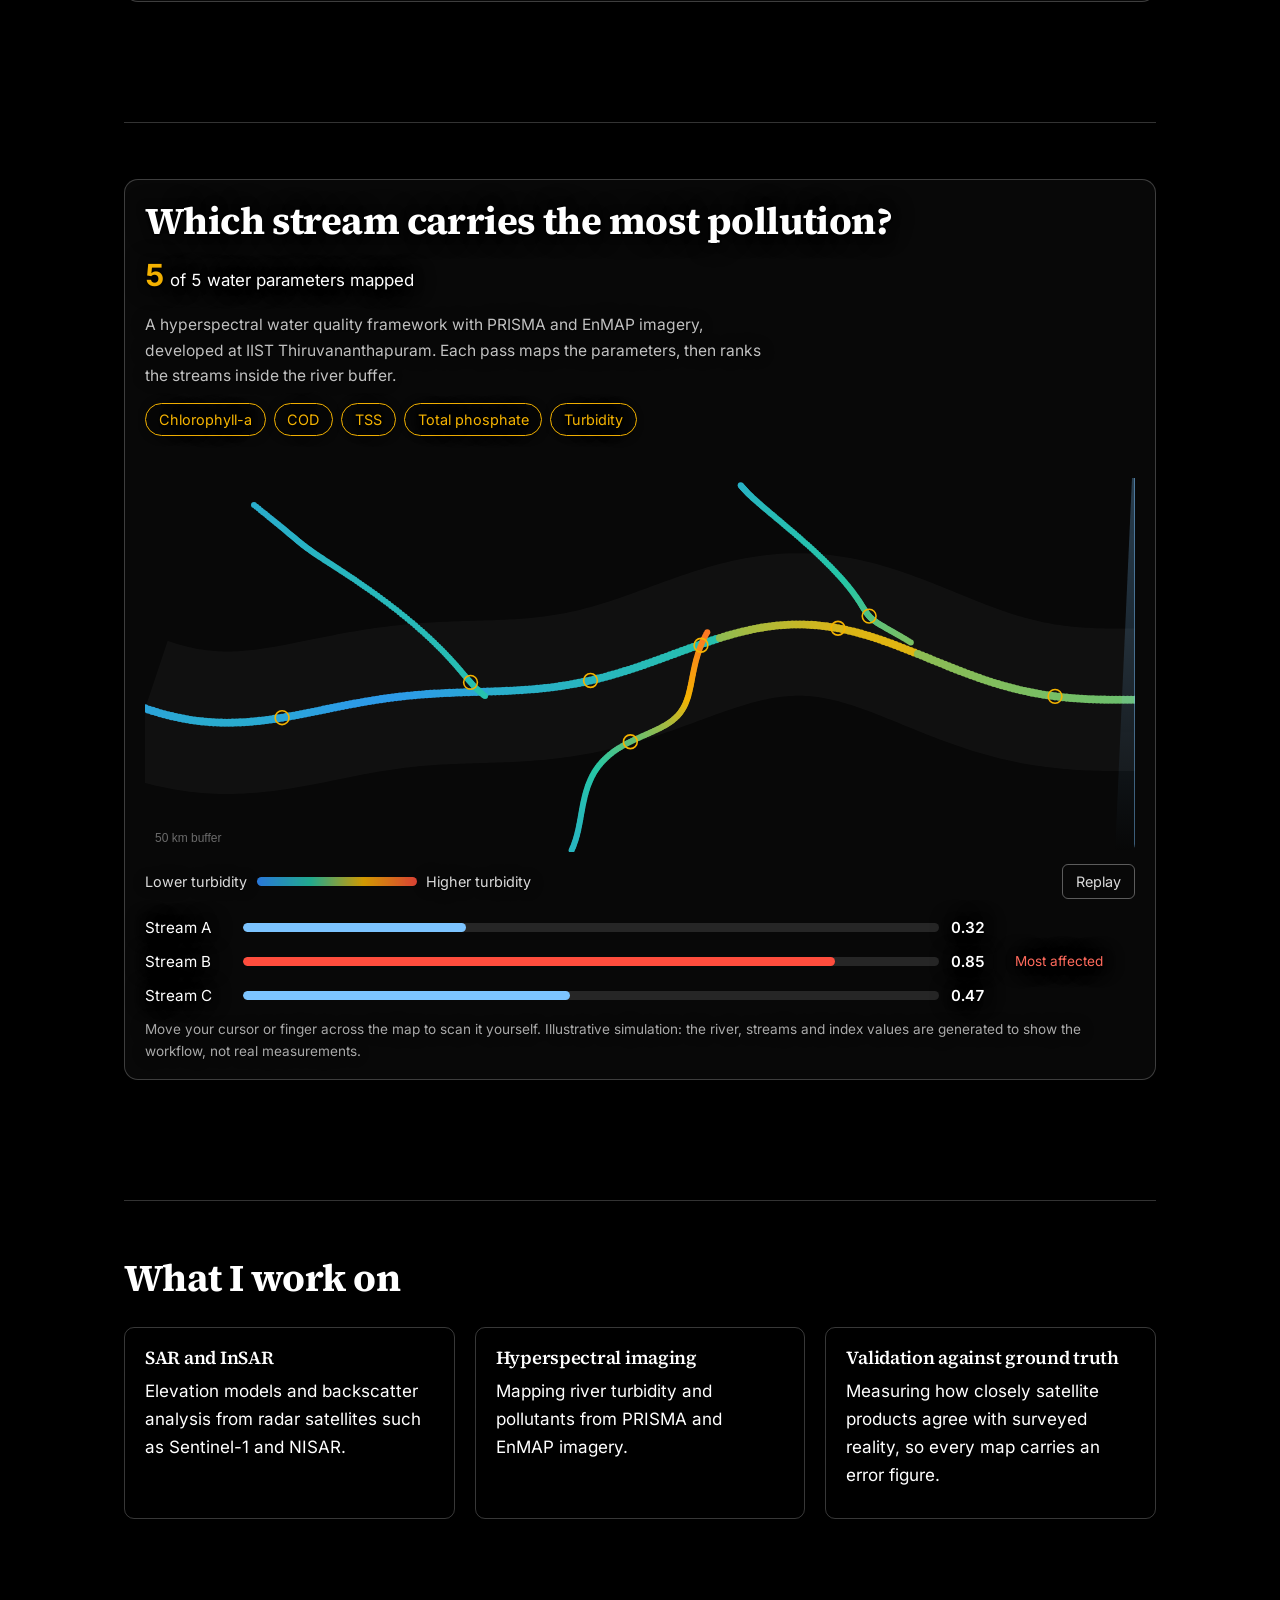
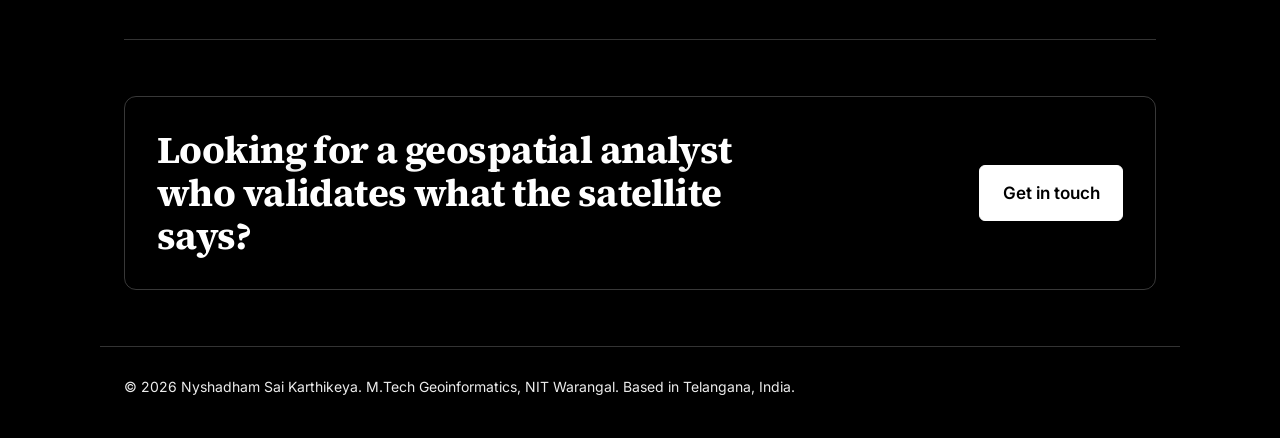
==== commit 20d8be64: "Fix image source and enhance element hiding logic Updated image source from 'photo.jpeg' to 'photo.j" ====
--- a/index.html
+++ b/index.html
@@ -48,7 +48,7 @@
 .wq-row.hot.done .wq-flag{opacity:1}
 @media(max-width:600px){.wq-row{grid-template-columns:70px 1fr 44px;}.wq-flag{grid-column:1/-1}}
 /* Hide the moon and orbit line from the star scene on this page only */
-#scene image,#scene [id*="moon" i],#scene [class*="moon" i],[id*="moon" i]:not(body):not(main),[class*="moon" i],#scene [stroke-dasharray]{display:none!important}
+#scene image,#scene [id*="moon" i],#scene [class*="moon" i],[id*="moon" i]:not(body):not(main),[class*="moon" i],#scene [stroke-dasharray],#scene use,#scene path,#scene ellipse,#scene polygon,#scene polyline,#scene [id*="sat" i],#scene [class*="sat" i],#scene [id*="orbit" i],#scene [class*="orbit" i]{display:none!important}
 @media(max-width:700px){.home-list li{grid-template-columns:1fr;gap:.1rem}}
 </style>
 </head>
@@ -71,7 +71,7 @@
 </div>
 </div>
 <div class="hero-photo">
-<img src="photo.jpeg" alt="Portrait of Nyshadham Sai Karthikeya" width="400" height="500">
+<img src="photo.jepg" alt="Portrait of Nyshadham Sai Karthikeya" width="400" height="500">
 </div>
 </div>
 <div class="facts" style="margin-top:3rem">
@@ -246,8 +246,8 @@
 <script>
 /* Safety net: also hide moon/orbit elements that scene.js adds after the page loads */
 (function(){
-var sel='#scene image,#scene [id*="moon" i],#scene [class*="moon" i],[class*="moon" i],#scene [stroke-dasharray]';
-function hide(){document.querySelectorAll(sel).forEach(function(n){n.style.display='none'})}
+var sel='#scene image,#scene [id*="moon" i],#scene [class*="moon" i],[class*="moon" i],#scene [stroke-dasharray],#scene use,#scene path,#scene ellipse,#scene polygon,#scene polyline,#scene [id*="sat" i],#scene [class*="sat" i],#scene [id*="orbit" i],#scene [class*="orbit" i]';
+function hide(){document.querySelectorAll(sel).forEach(function(n){n.style.display='none'});document.querySelectorAll('#scene animateMotion').forEach(function(m){if(m.parentNode&&m.parentNode.style)m.parentNode.style.display='none'})}
 hide();
 var sc=document.getElementById('scene');
 if(sc&&window.MutationObserver){new MutationObserver(hide).observe(sc,{childList:true,subtree:true})}
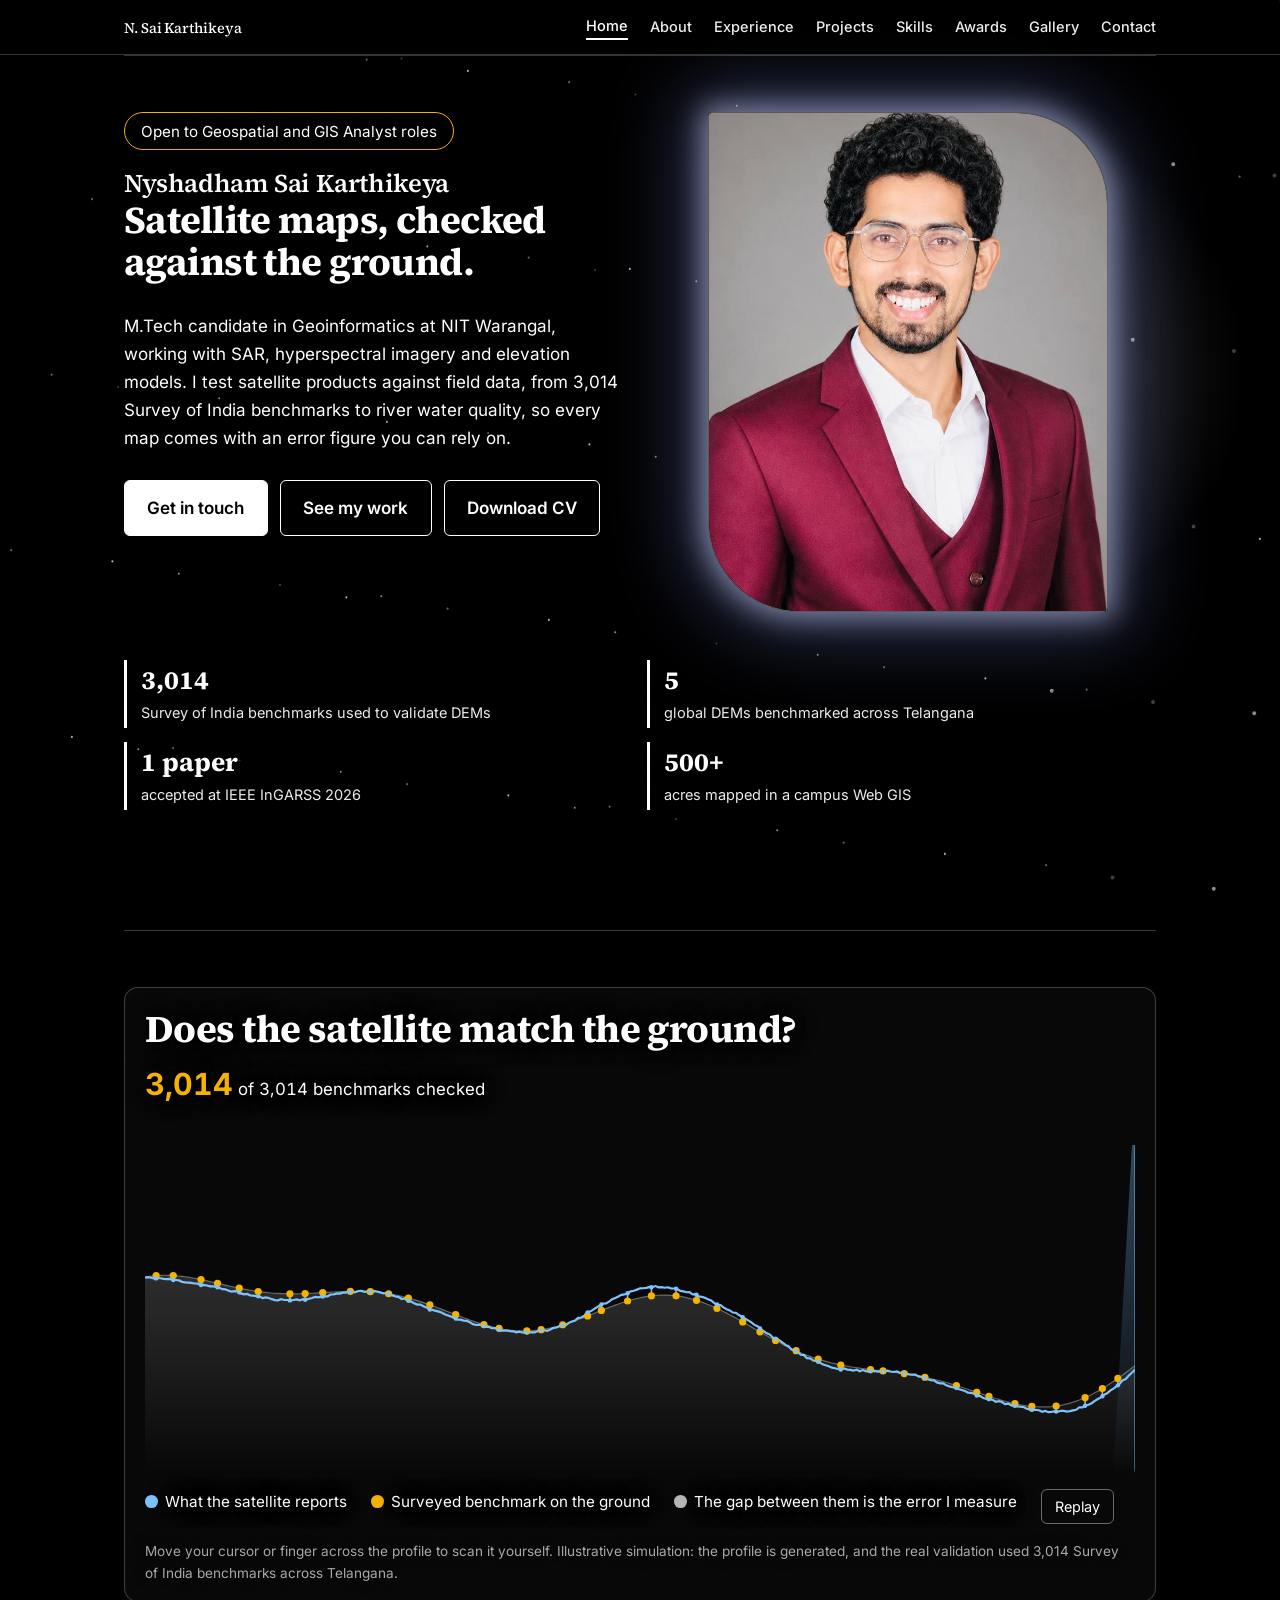
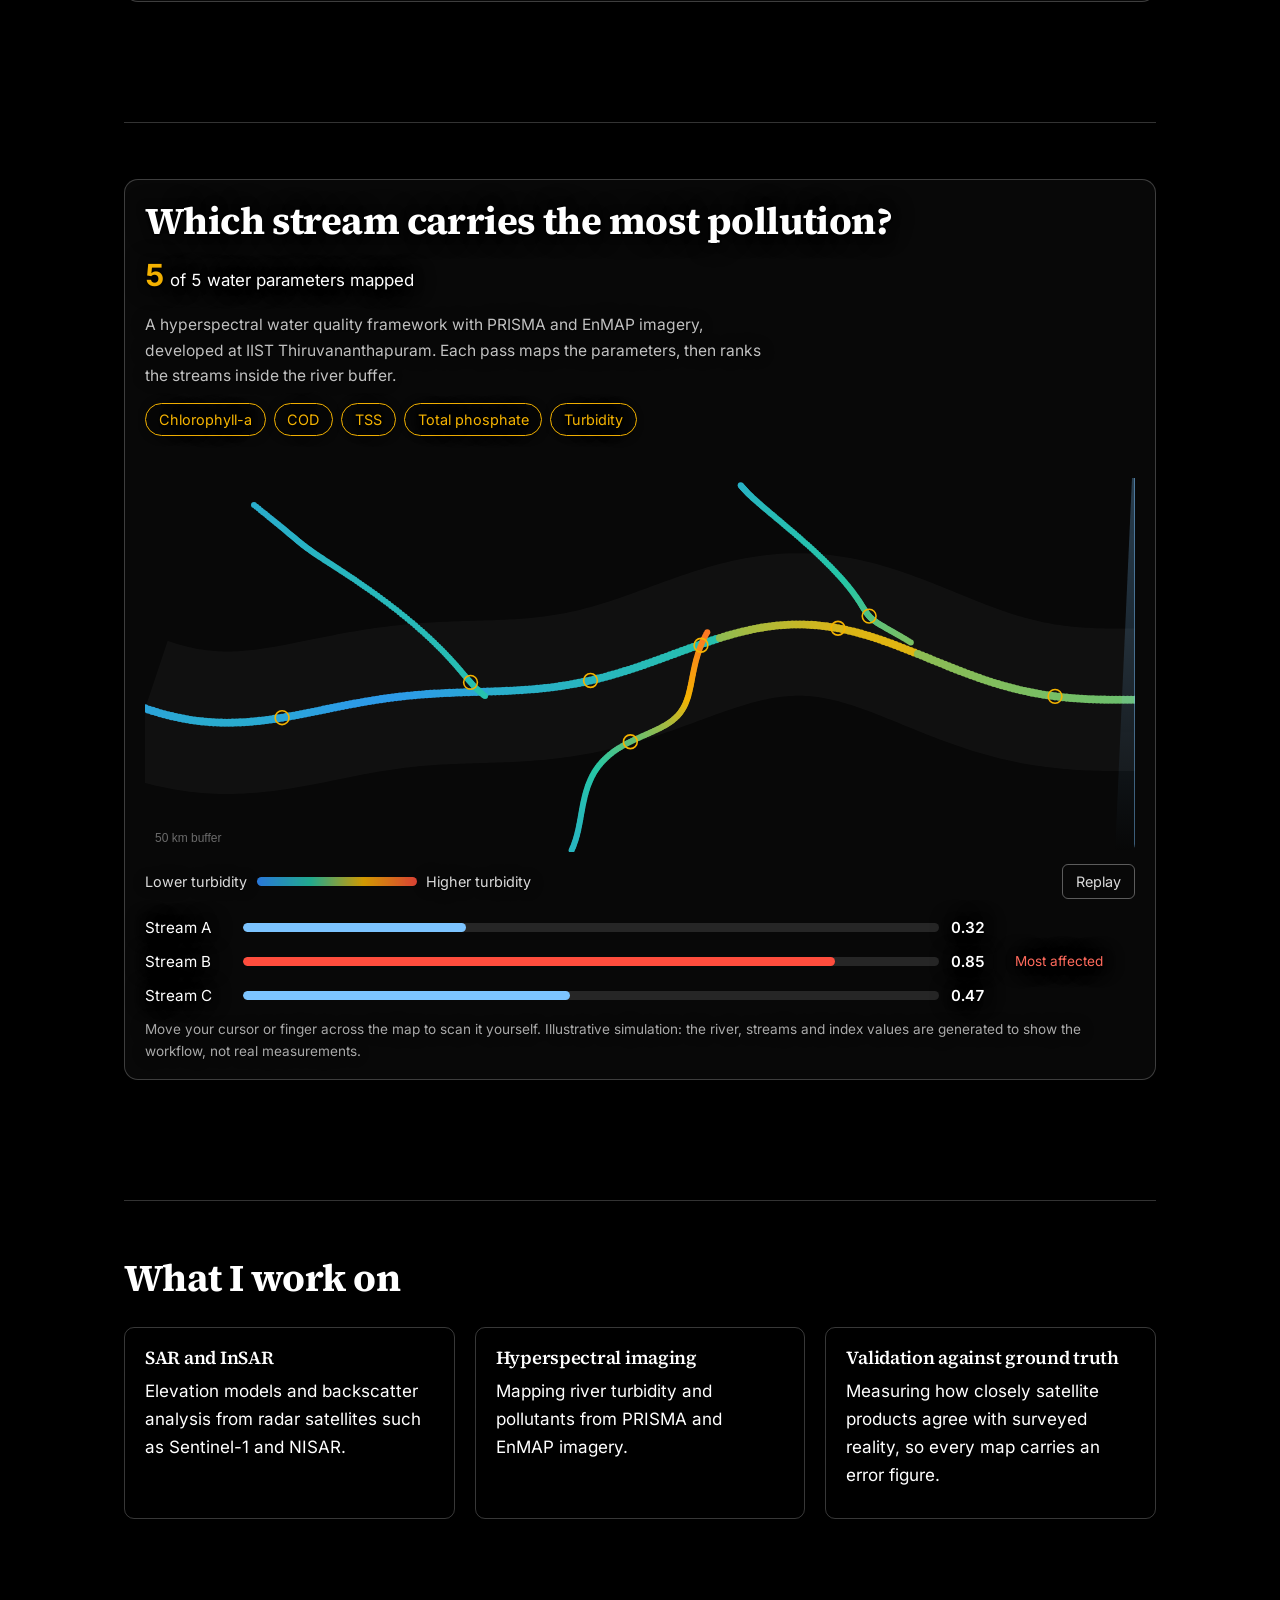
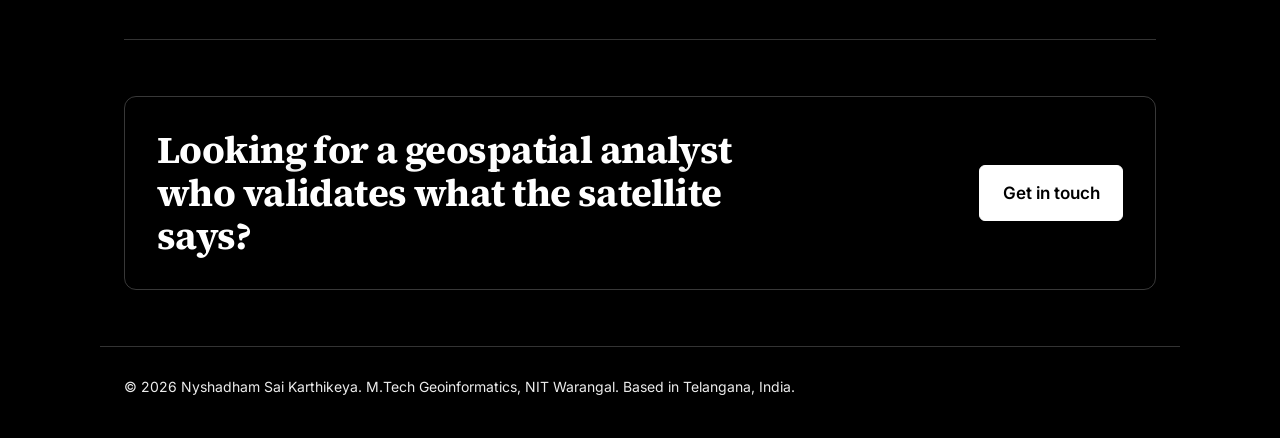
==== commit 51d6b435: "Fix image file extension from 'jepg' to 'jpeg'" ====
--- a/index.html
+++ b/index.html
@@ -71,7 +71,7 @@
 </div>
 </div>
 <div class="hero-photo">
-<img src="photo.jepg" alt="Portrait of Nyshadham Sai Karthikeya" width="400" height="500">
+<img src="photo.jpeg" alt="Portrait of Nyshadham Sai Karthikeya" width="400" height="500">
 </div>
 </div>
 <div class="facts" style="margin-top:3rem">
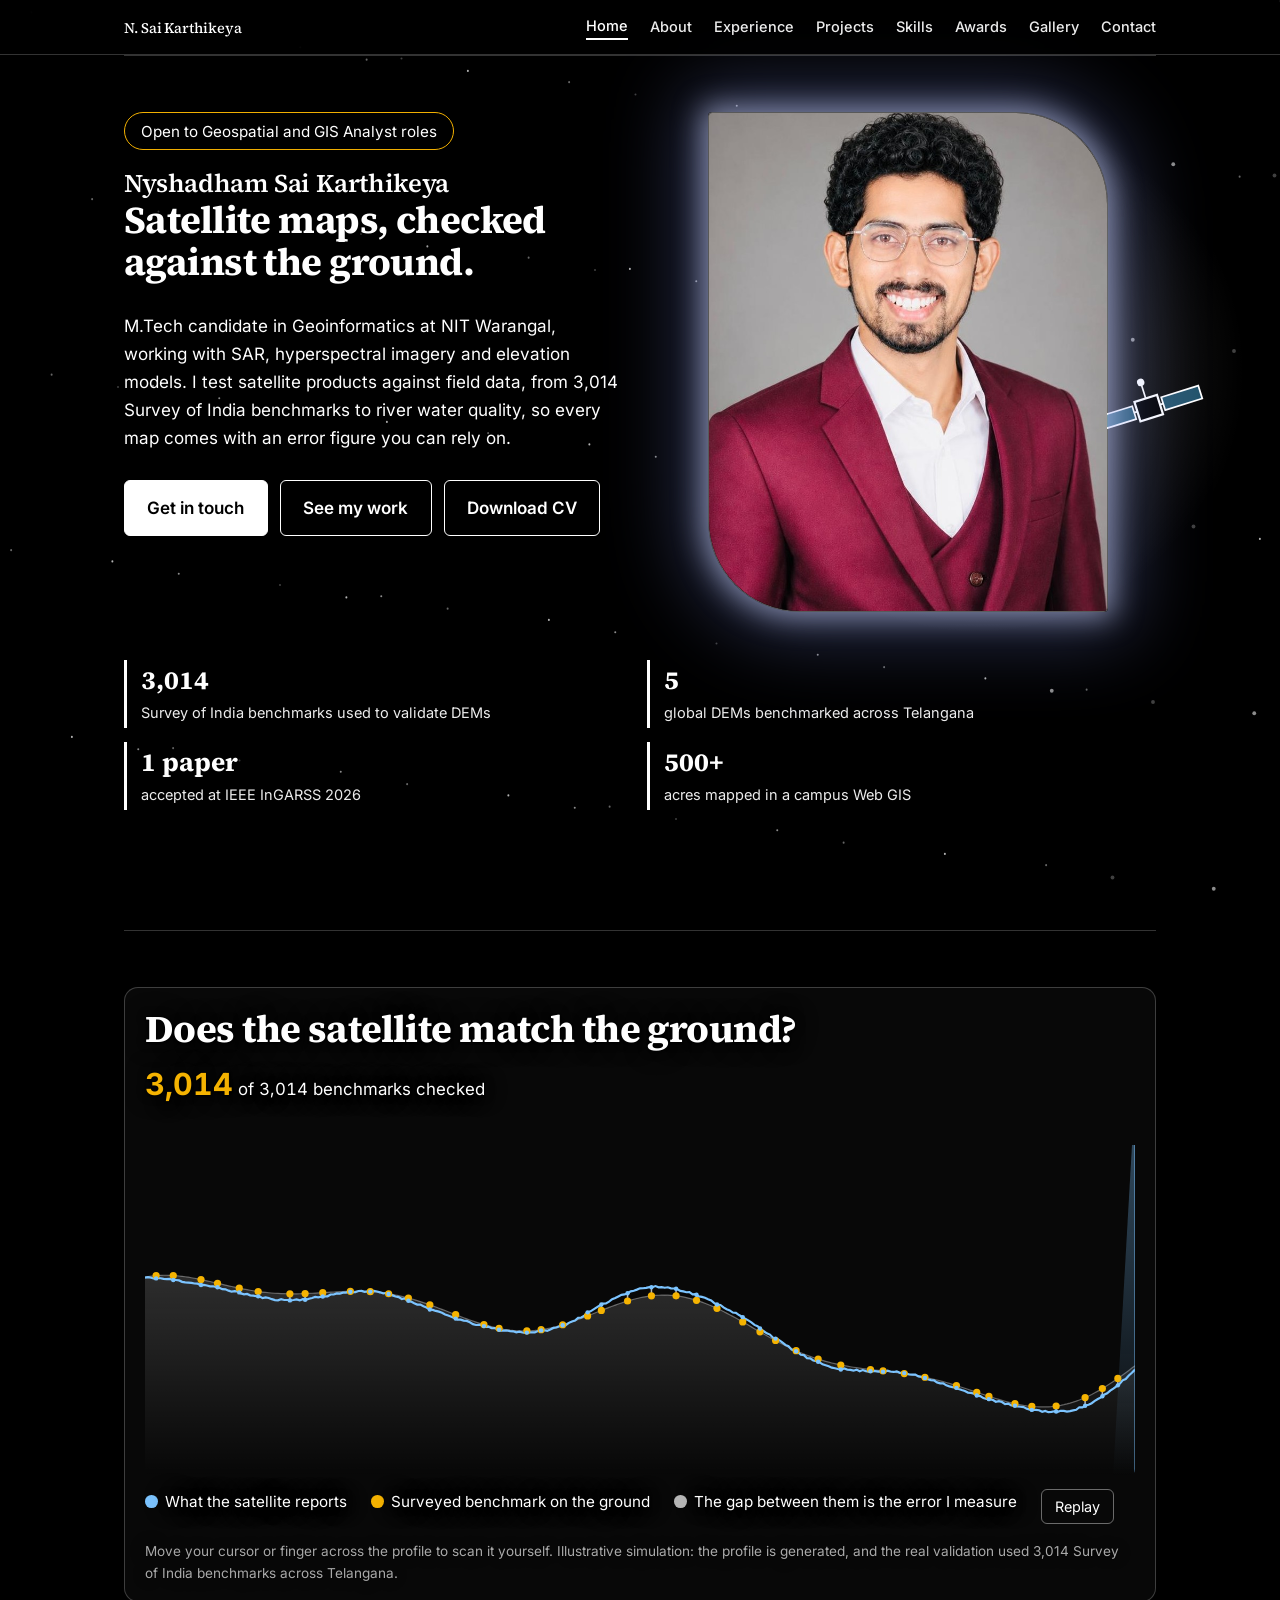
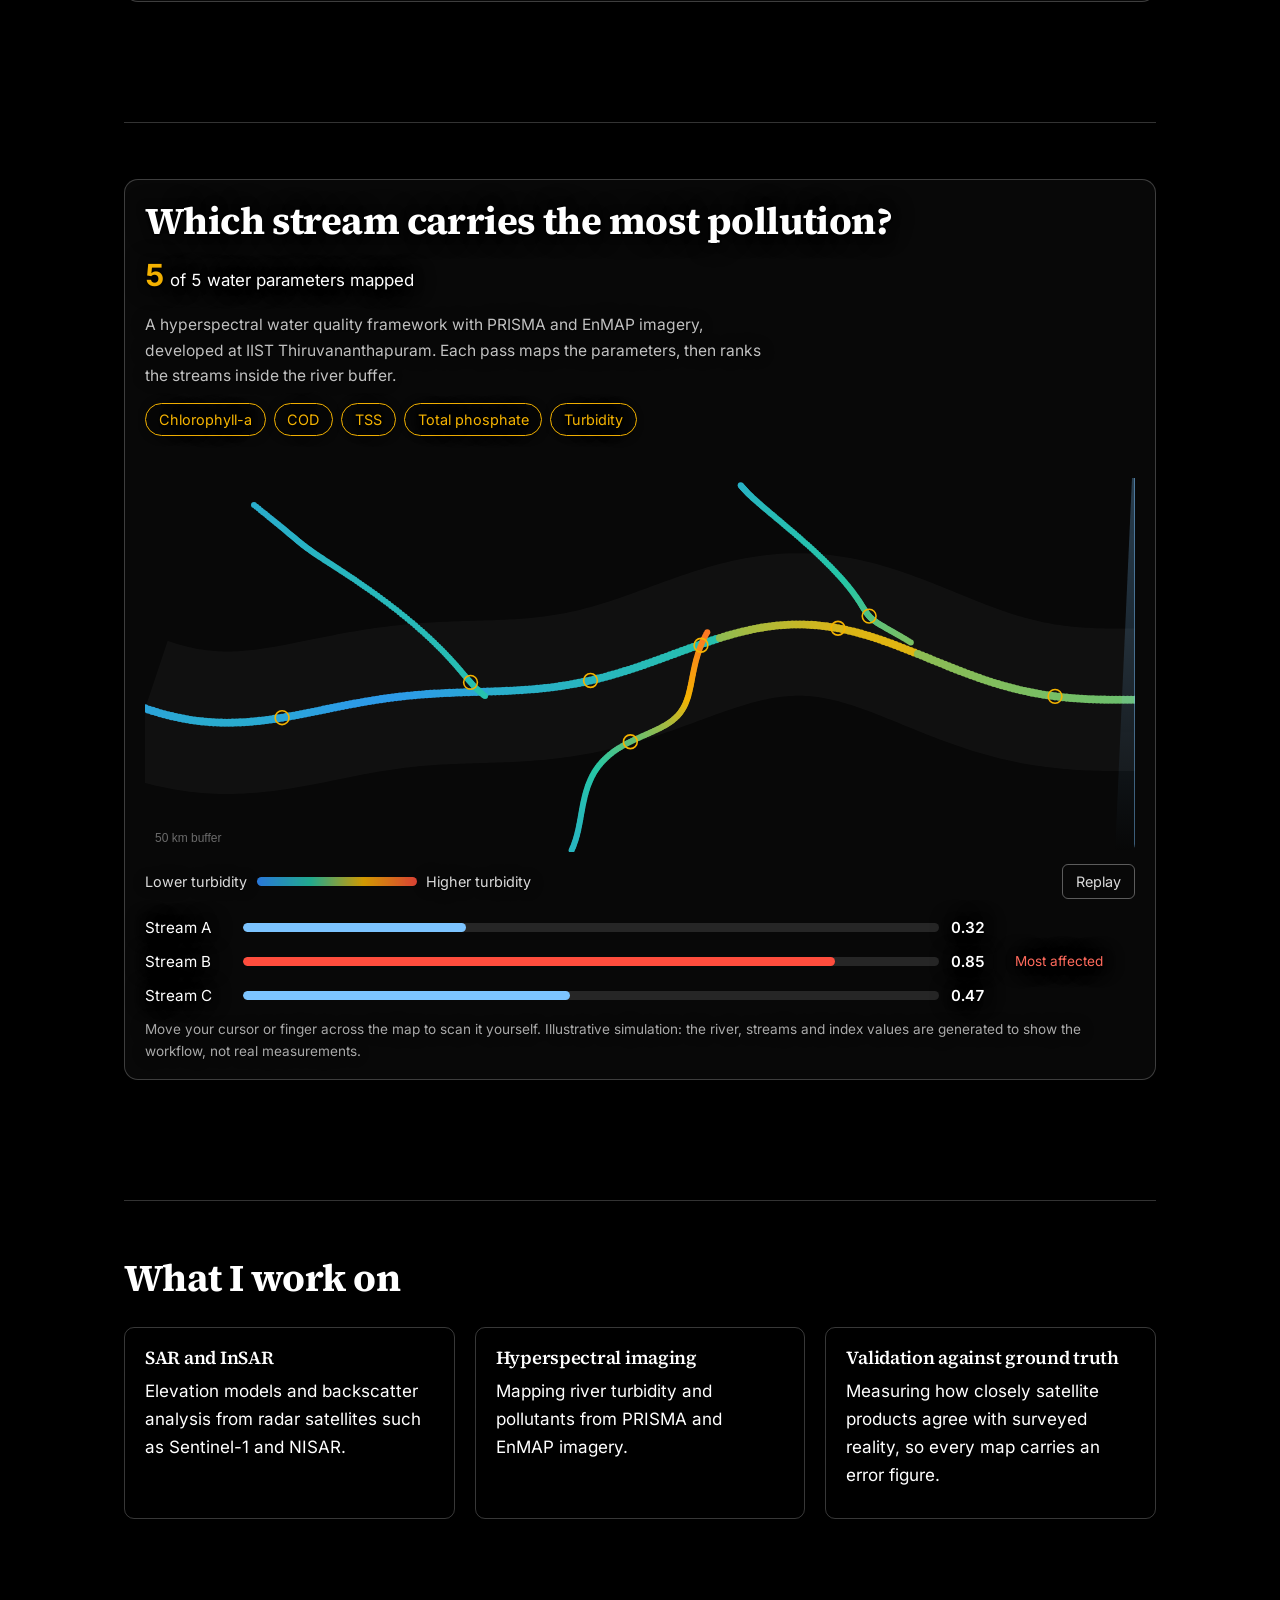
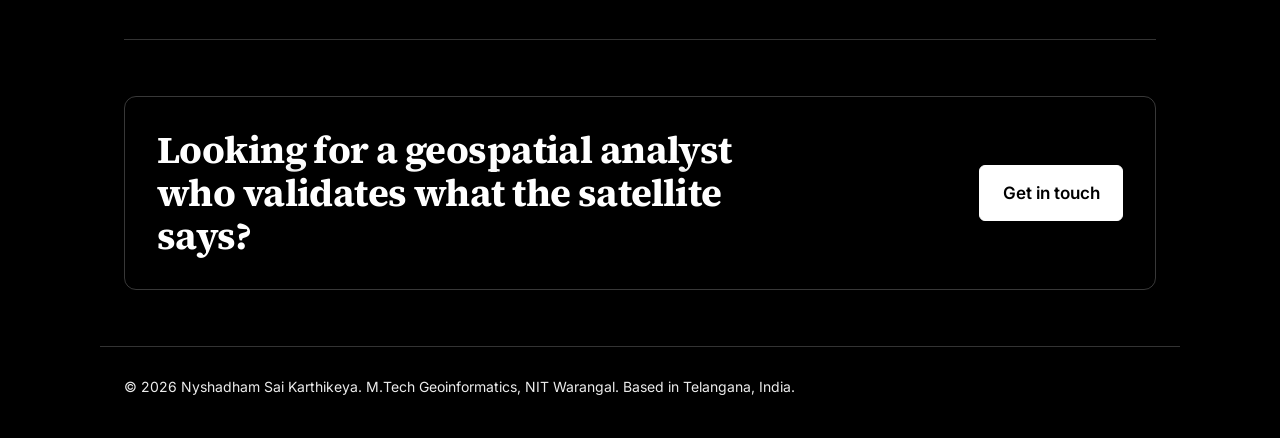
==== commit 9433bbfc: "Add script to manage animation frame requests" ====
--- a/index.html
+++ b/index.html
@@ -1,5 +1,6 @@
 <!DOCTYPE html>
 <html lang="en"><head><meta charset="utf-8"><meta name="viewport" content="width=device-width, initial-scale=1, viewport-fit=cover"><meta name="theme-color" content="#000000"><meta name="description" content="M.Tech Geoinformatics, NIT Warangal. Satellite maps validated against ground truth: SAR, hyperspectral and DEM analysis."><title>Nyshadham Sai Karthikeya | Remote Sensing and Geospatial Analyst</title><link rel="preload" href="inter.woff2" as="font" type="font/woff2" crossorigin><link rel="preload" href="source-serif.woff2" as="font" type="font/woff2" crossorigin><link rel="stylesheet" href="style.css">
+<script>window.__raf=window.requestAnimationFrame.bind(window);</script>
 <style>
 /* Home-only helpers. Colours inherit from your existing black theme. */
 .hero-pill{display:inline-block;border:1px solid #f5b301;color:inherit;border-radius:999px;padding:.35rem 1rem;font-size:.95rem;margin:0 0 1.25rem}
@@ -49,6 +50,7 @@
 @media(max-width:600px){.wq-row{grid-template-columns:70px 1fr 44px;}.wq-flag{grid-column:1/-1}}
 /* Hide the moon and orbit line from the star scene on this page only */
 #scene image,#scene [id*="moon" i],#scene [class*="moon" i],[id*="moon" i]:not(body):not(main),[class*="moon" i],#scene [stroke-dasharray],#scene use,#scene path,#scene ellipse,#scene polygon,#scene polyline,#scene [id*="sat" i],#scene [class*="sat" i],#scene [id*="orbit" i],#scene [class*="orbit" i]{display:none!important}
+#scene *{animation:none!important;transition:none!important}
 @media(max-width:700px){.home-list li{grid-template-columns:1fr;gap:.1rem}}
 </style>
 </head>
@@ -178,14 +180,14 @@
 function tick(ts){
 var dt=last?ts-last:0;last=ts;
 if(playing){p=Math.min(1,p+dt/9000);if(p>=1)playing=false}
-draw();requestAnimationFrame(tick)}
+draw();__raf(tick)}
 function setFrom(e){var b=cv.getBoundingClientRect();p=Math.max(0,Math.min(1,(e.clientX-b.left)/b.width))}
 cv.addEventListener('pointermove',function(e){manual=true;playing=false;setFrom(e)});
 cv.addEventListener('pointerdown',function(e){manual=true;playing=false;setFrom(e)});
 cv.addEventListener('pointerleave',function(){manual=false;p=1});
 document.getElementById('gt-replay').addEventListener('click',function(){manual=false;if(reduce){p=1}else{p=0;playing=true}});
 window.addEventListener('resize',size);
-size();if(reduce){draw()}else{requestAnimationFrame(tick)}
+size();if(reduce){draw()}else{__raf(tick)}
 })();
 </script>
 <script>
@@ -232,14 +234,21 @@
 r.querySelector('.wq-bar i').style.width=(v*100)+'%';r.querySelector('b').textContent=v.toFixed(2);r.classList.toggle('done',f>=.99)})}
 function tick(ts){var dt=last?ts-last:0;last=ts;
 if(playing){p=Math.min(1,p+dt/9000);if(p>=1)playing=false}
-draw();requestAnimationFrame(tick)}
+draw();__raf(tick)}
 function setFrom(e){var b=cv.getBoundingClientRect();p=clamp((e.clientX-b.left)/b.width)}
 cv.addEventListener('pointermove',function(e){manual=true;playing=false;setFrom(e)});
 cv.addEventListener('pointerdown',function(e){manual=true;playing=false;setFrom(e)});
 cv.addEventListener('pointerleave',function(){manual=false;p=1});
 document.getElementById('wq-replay').addEventListener('click',function(){manual=false;if(reduce){p=1}else{p=0;playing=true}});
 window.addEventListener('resize',size);
-size();if(reduce){draw()}else{requestAnimationFrame(tick)}
+size();if(reduce){draw()}else{__raf(tick)}
+})();
+</script>
+<script>
+/* Home page only: let the star scene draw a few frames, then freeze it. Other pages are untouched. */
+(function(){var n=0,native=window.__raf;
+window.requestAnimationFrame=function(cb){if(n++>=3)return 0;return native(cb)};
+window.addEventListener('load',function(){var sc=document.getElementById('scene');if(sc&&sc.pauseAnimations)sc.pauseAnimations()});
 })();
 </script>
 <script src="scene.js"></script>
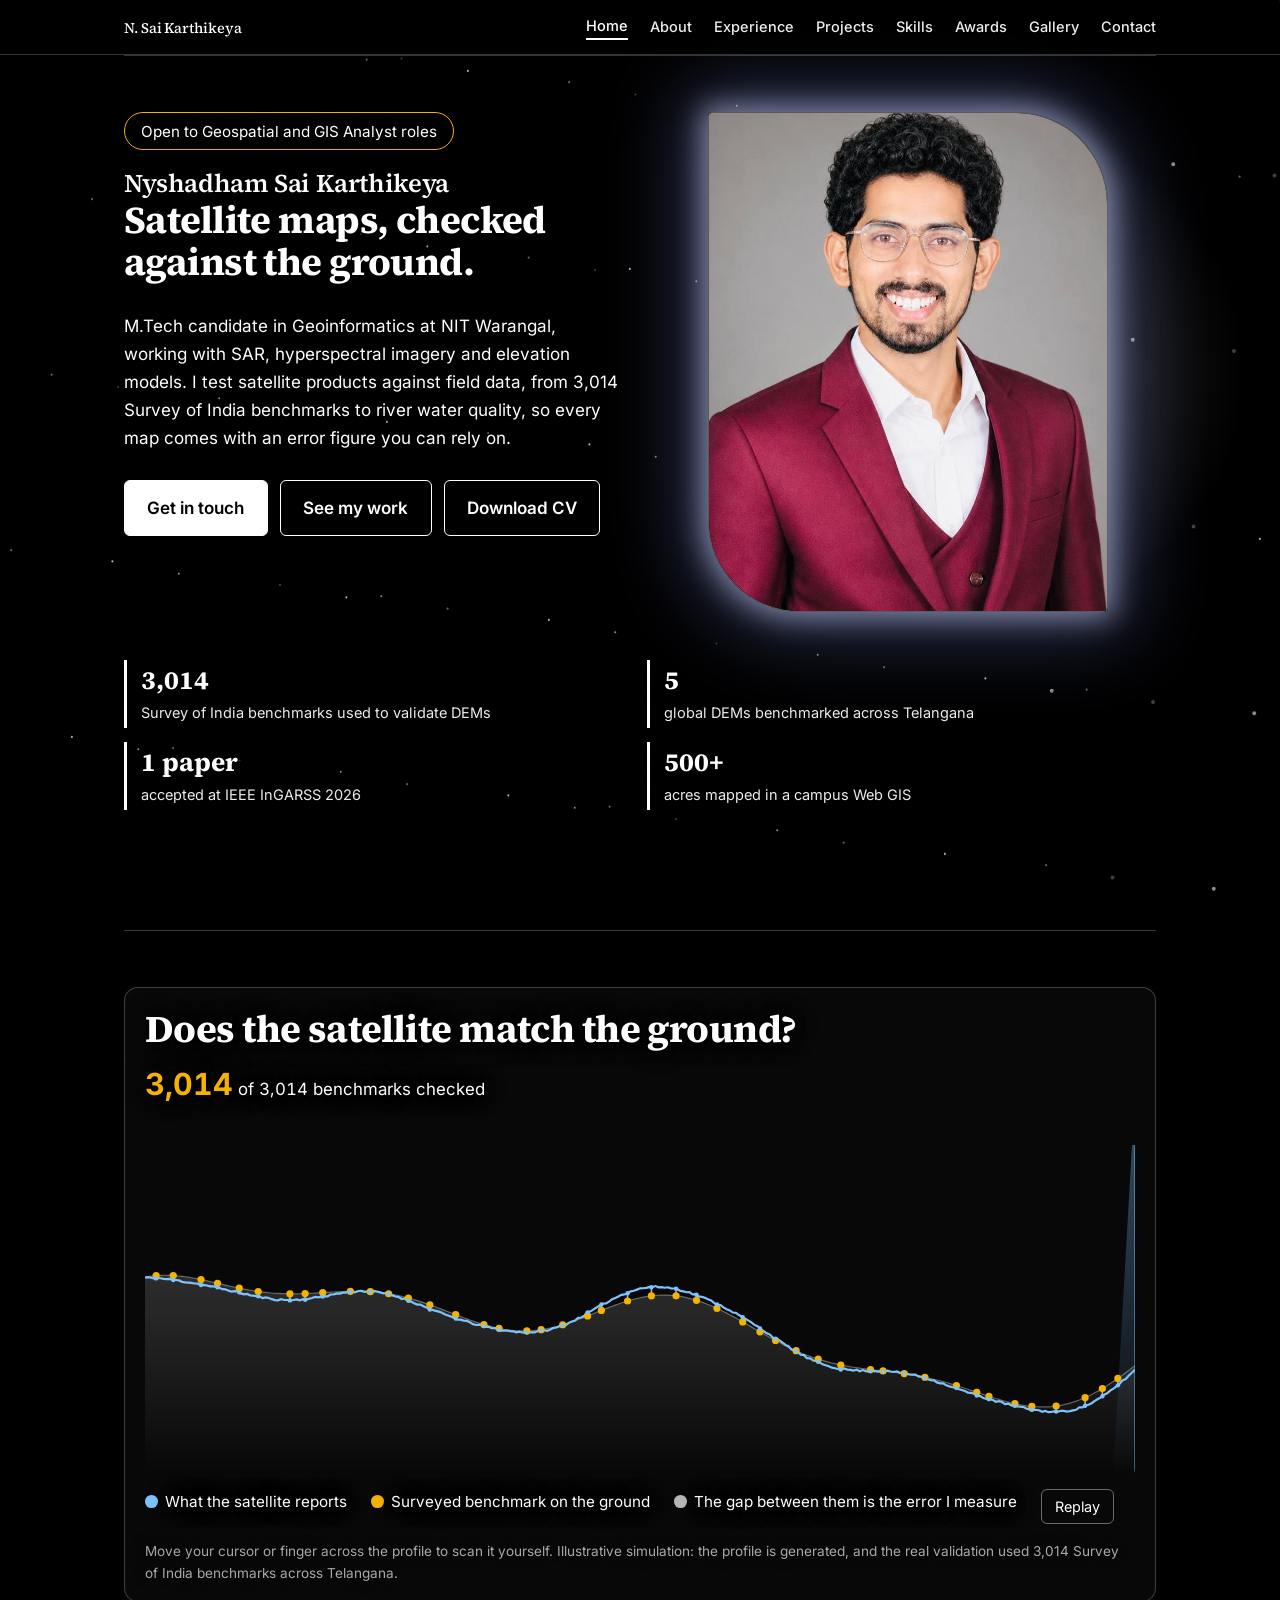
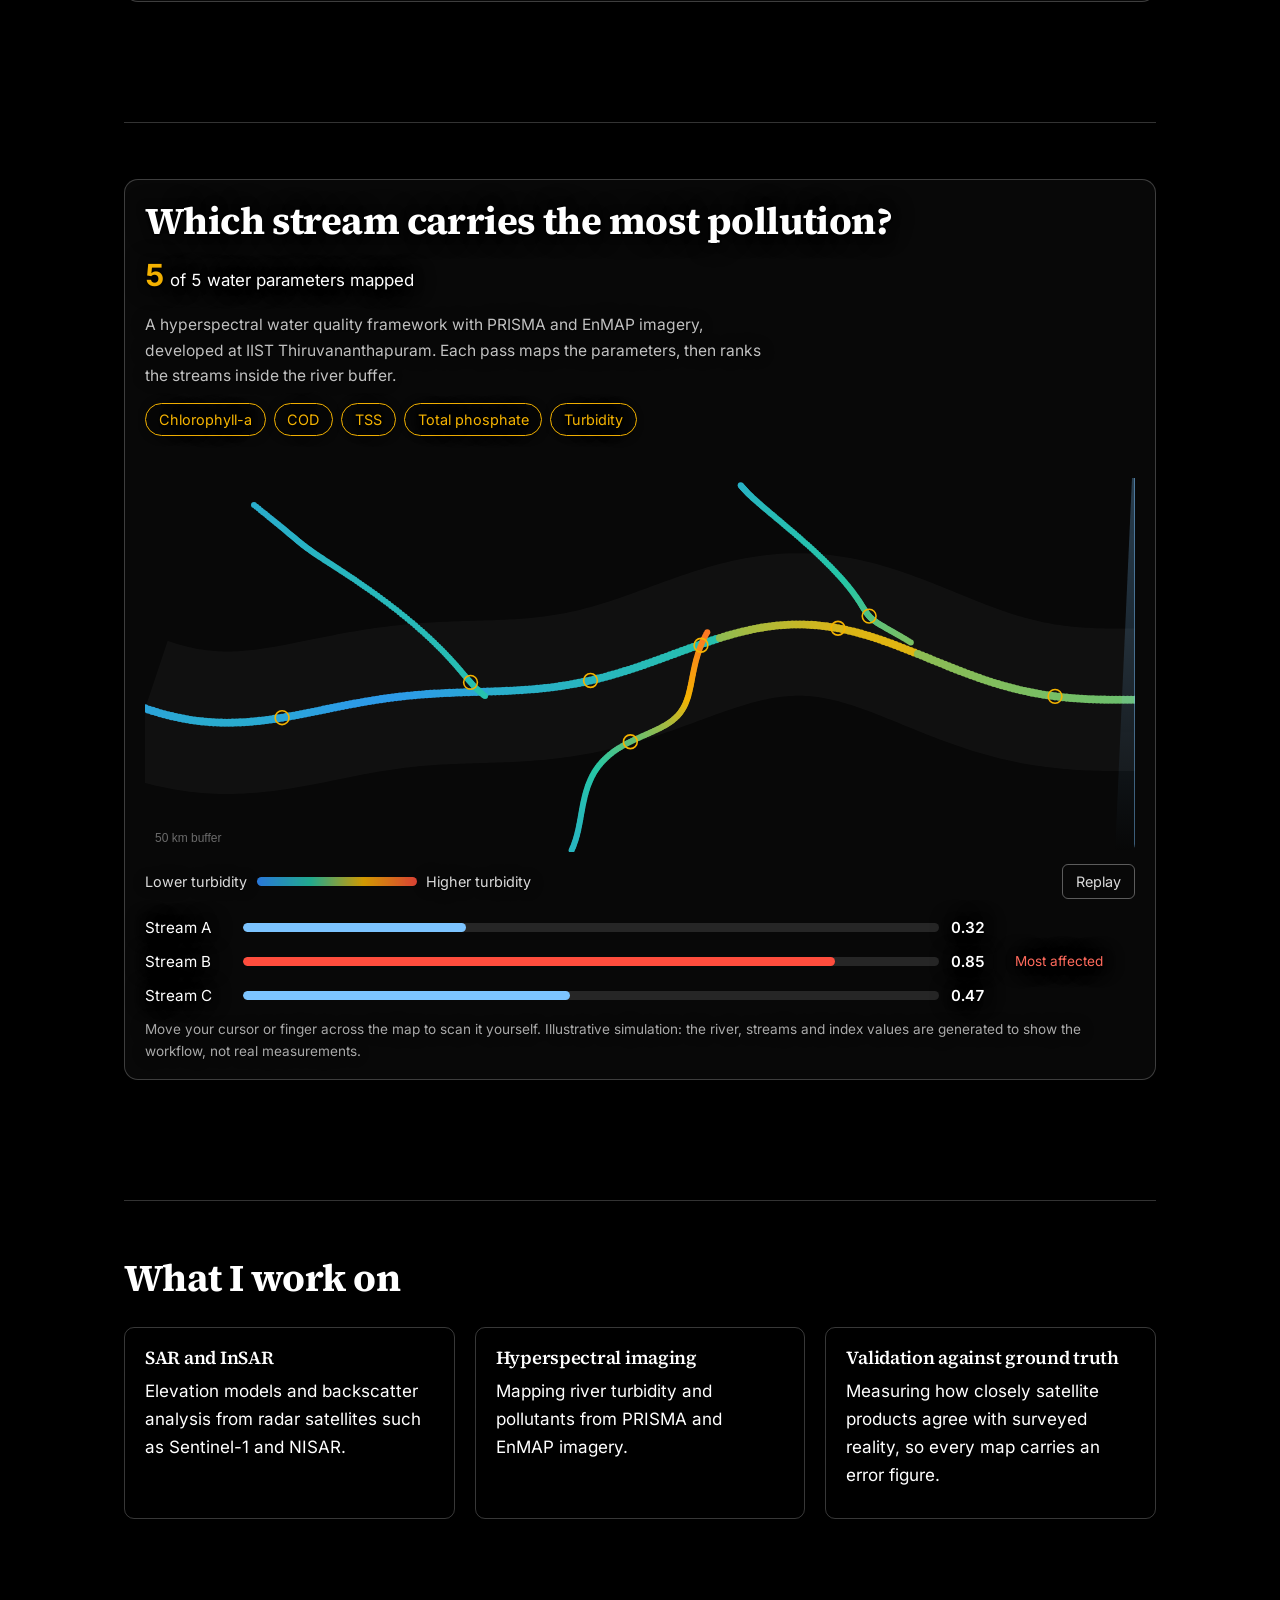
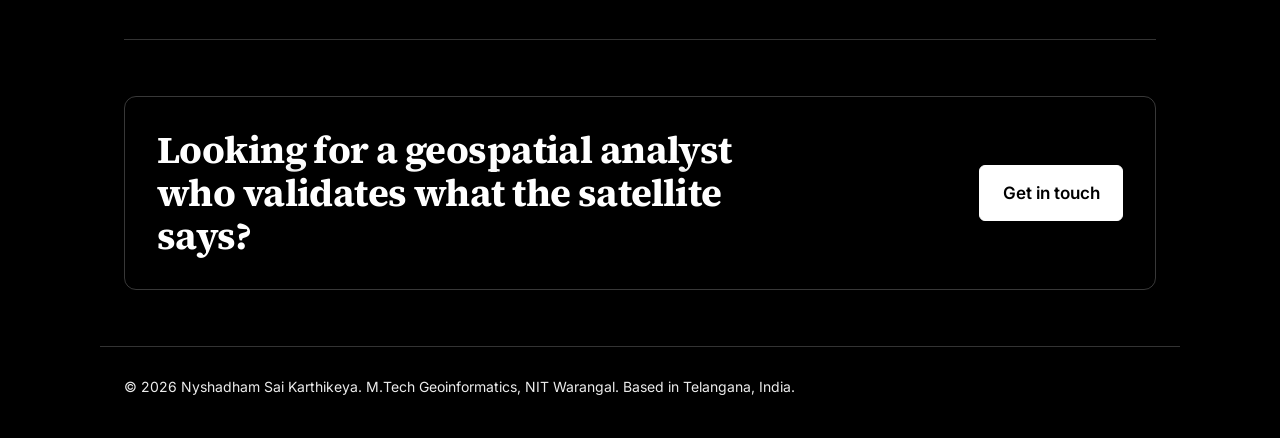
==== commit 083163df: "Refactor hide function to include hideSat logic" ====
--- a/index.html
+++ b/index.html
@@ -256,7 +256,13 @@
 /* Safety net: also hide moon/orbit elements that scene.js adds after the page loads */
 (function(){
 var sel='#scene image,#scene [id*="moon" i],#scene [class*="moon" i],[class*="moon" i],#scene [stroke-dasharray],#scene use,#scene path,#scene ellipse,#scene polygon,#scene polyline,#scene [id*="sat" i],#scene [class*="sat" i],#scene [id*="orbit" i],#scene [class*="orbit" i]';
-function hide(){document.querySelectorAll(sel).forEach(function(n){n.style.display='none'});document.querySelectorAll('#scene animateMotion').forEach(function(m){if(m.parentNode&&m.parentNode.style)m.parentNode.style.display='none'})}
+function hideSat(){var sc=document.getElementById('scene');if(!sc)return;
+sc.querySelectorAll('rect,circle,line,polygon,path,ellipse,use,image,g').forEach(function(e){
+try{var b=e.getBBox();}catch(x){return}
+var isG=e.tagName.toLowerCase()==='g';
+if(isG){if(e.children.length>=1&&e.children.length<=10&&b.width>=24&&b.width<=160&&b.height>=14&&b.height<=120)e.style.display='none';return}
+if(b.width>=20&&b.width<=120&&b.height<=60){e.style.display='none';var p=e.parentNode;if(p&&p!==sc&&p.children&&p.children.length<=10&&p.style)p.style.display='none'}})}
+function hide(){hideSat();document.querySelectorAll(sel).forEach(function(n){n.style.display='none'});document.querySelectorAll('#scene animateMotion').forEach(function(m){if(m.parentNode&&m.parentNode.style)m.parentNode.style.display='none'})}
 hide();
 var sc=document.getElementById('scene');
 if(sc&&window.MutationObserver){new MutationObserver(hide).observe(sc,{childList:true,subtree:true})}
